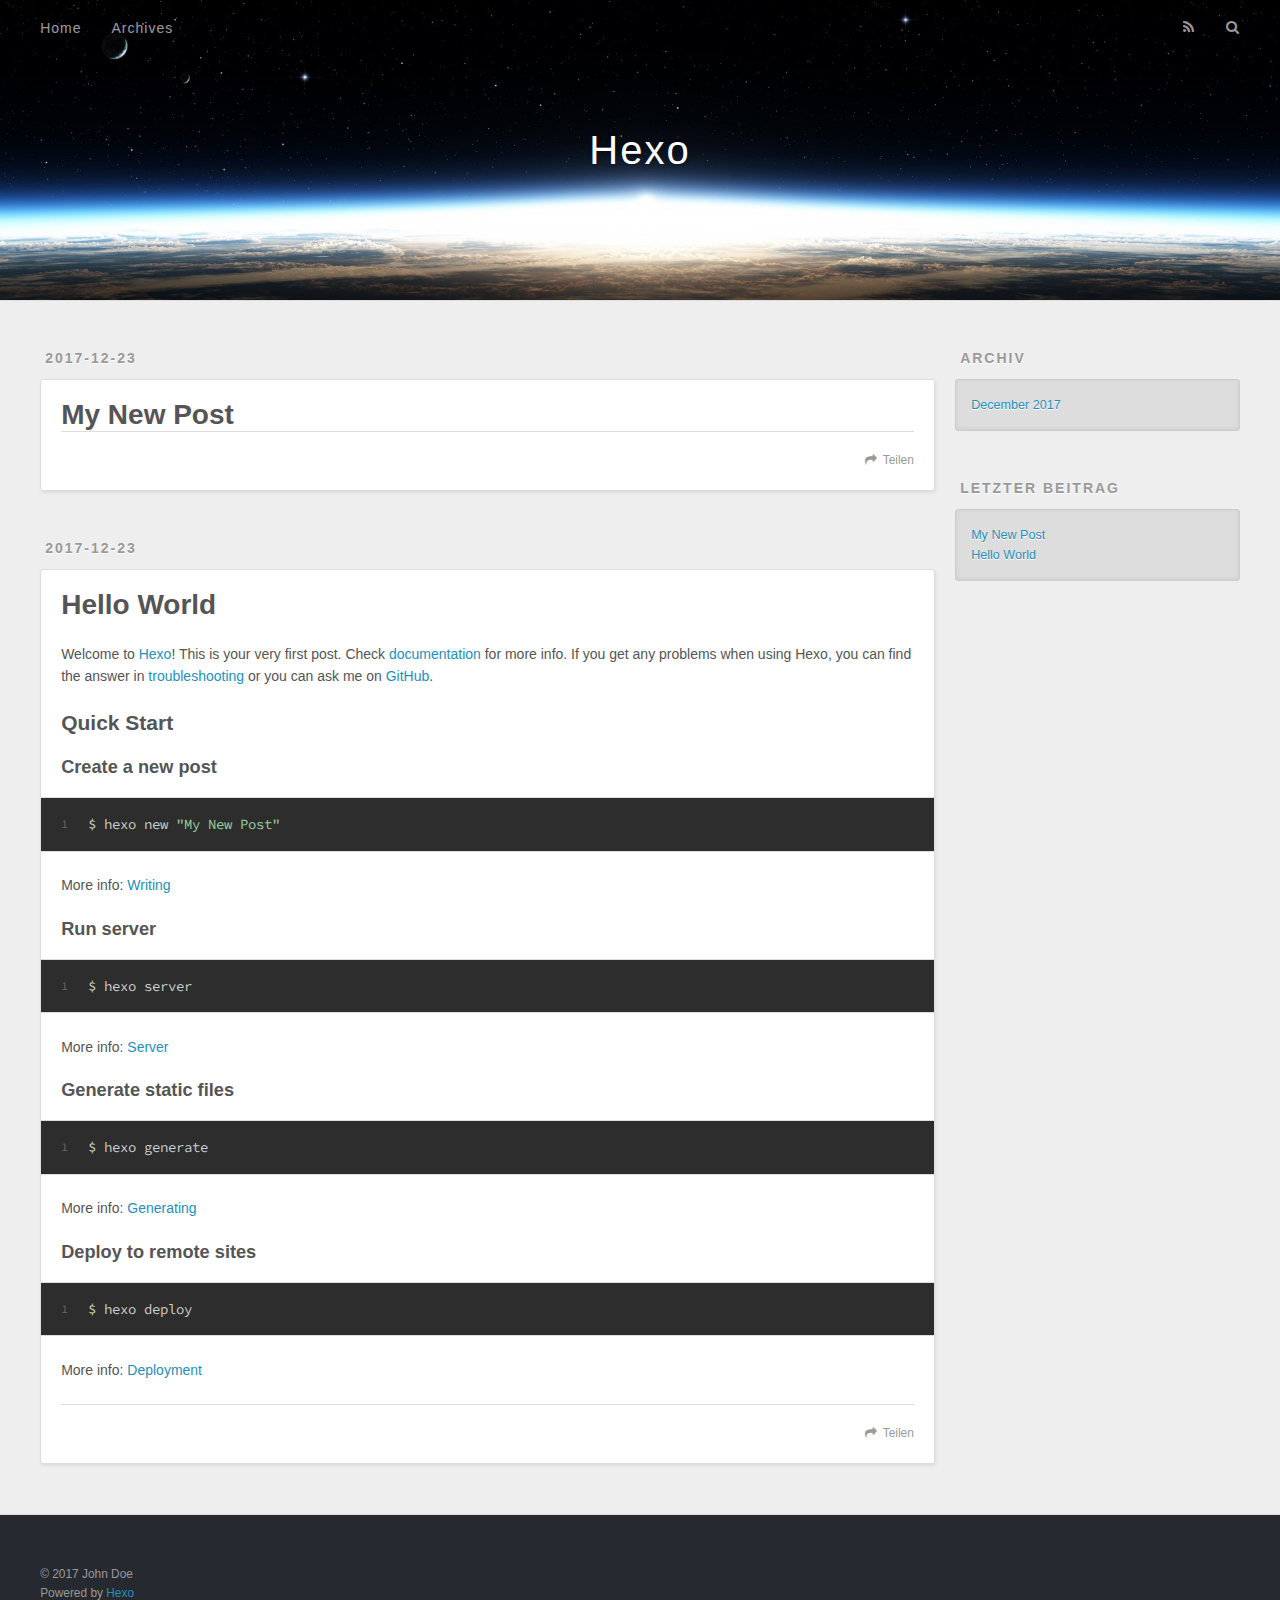
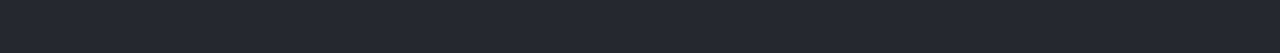
==== index.html @ 9800f7dc "Site updated: 2017-12-23 14:28:20" ====
<!DOCTYPE html>
<html>
<head>
  <meta charset="utf-8">
  

  
  <title>Hexo</title>
  <meta name="viewport" content="width=device-width, initial-scale=1, maximum-scale=1">
  <meta property="og:type" content="website">
<meta property="og:title" content="Hexo">
<meta property="og:url" content="http://yoursite.com/index.html">
<meta property="og:site_name" content="Hexo">
<meta name="twitter:card" content="summary">
<meta name="twitter:title" content="Hexo">
  
    <link rel="alternate" href="/atom.xml" title="Hexo" type="application/atom+xml">
  
  
    <link rel="icon" href="/favicon.png">
  
  
    <link href="//fonts.googleapis.com/css?family=Source+Code+Pro" rel="stylesheet" type="text/css">
  
  <link rel="stylesheet" href="/css/style.css">
</head>

<body>
  <div id="container">
    <div id="wrap">
      <header id="header">
  <div id="banner"></div>
  <div id="header-outer" class="outer">
    <div id="header-title" class="inner">
      <h1 id="logo-wrap">
        <a href="/" id="logo">Hexo</a>
      </h1>
      
    </div>
    <div id="header-inner" class="inner">
      <nav id="main-nav">
        <a id="main-nav-toggle" class="nav-icon"></a>
        
          <a class="main-nav-link" href="/">Home</a>
        
          <a class="main-nav-link" href="/archives">Archives</a>
        
      </nav>
      <nav id="sub-nav">
        
          <a id="nav-rss-link" class="nav-icon" href="/atom.xml" title="RSS Feed"></a>
        
        <a id="nav-search-btn" class="nav-icon" title="Suche"></a>
      </nav>
      <div id="search-form-wrap">
        <form action="//google.com/search" method="get" accept-charset="UTF-8" class="search-form"><input type="search" name="q" class="search-form-input" placeholder="Search"><button type="submit" class="search-form-submit">&#xF002;</button><input type="hidden" name="sitesearch" value="http://yoursite.com"></form>
      </div>
    </div>
  </div>
</header>
      <div class="outer">
        <section id="main">
  
    <article id="post-My-New-Post" class="article article-type-post" itemscope itemprop="blogPost">
  <div class="article-meta">
    <a href="/2017/12/23/My-New-Post/" class="article-date">
  <time datetime="2017-12-23T06:17:35.000Z" itemprop="datePublished">2017-12-23</time>
</a>
    
  </div>
  <div class="article-inner">
    
    
      <header class="article-header">
        
  
    <h1 itemprop="name">
      <a class="article-title" href="/2017/12/23/My-New-Post/">My New Post</a>
    </h1>
  

      </header>
    
    <div class="article-entry" itemprop="articleBody">
      
        
      
    </div>
    <footer class="article-footer">
      <a data-url="http://yoursite.com/2017/12/23/My-New-Post/" data-id="cjbiyrdlt0000t0tign3eni7j" class="article-share-link">Teilen</a>
      
      
    </footer>
  </div>
  
</article>


  
    <article id="post-hello-world" class="article article-type-post" itemscope itemprop="blogPost">
  <div class="article-meta">
    <a href="/2017/12/23/hello-world/" class="article-date">
  <time datetime="2017-12-22T16:31:42.605Z" itemprop="datePublished">2017-12-23</time>
</a>
    
  </div>
  <div class="article-inner">
    
    
      <header class="article-header">
        
  
    <h1 itemprop="name">
      <a class="article-title" href="/2017/12/23/hello-world/">Hello World</a>
    </h1>
  

      </header>
    
    <div class="article-entry" itemprop="articleBody">
      
        <p>Welcome to <a href="https://hexo.io/" target="_blank" rel="noopener">Hexo</a>! This is your very first post. Check <a href="https://hexo.io/docs/" target="_blank" rel="noopener">documentation</a> for more info. If you get any problems when using Hexo, you can find the answer in <a href="https://hexo.io/docs/troubleshooting.html" target="_blank" rel="noopener">troubleshooting</a> or you can ask me on <a href="https://github.com/hexojs/hexo/issues" target="_blank" rel="noopener">GitHub</a>.</p>
<h2 id="Quick-Start"><a href="#Quick-Start" class="headerlink" title="Quick Start"></a>Quick Start</h2><h3 id="Create-a-new-post"><a href="#Create-a-new-post" class="headerlink" title="Create a new post"></a>Create a new post</h3><figure class="highlight bash"><table><tr><td class="gutter"><pre><span class="line">1</span><br></pre></td><td class="code"><pre><span class="line">$ hexo new <span class="string">"My New Post"</span></span><br></pre></td></tr></table></figure>
<p>More info: <a href="https://hexo.io/docs/writing.html" target="_blank" rel="noopener">Writing</a></p>
<h3 id="Run-server"><a href="#Run-server" class="headerlink" title="Run server"></a>Run server</h3><figure class="highlight bash"><table><tr><td class="gutter"><pre><span class="line">1</span><br></pre></td><td class="code"><pre><span class="line">$ hexo server</span><br></pre></td></tr></table></figure>
<p>More info: <a href="https://hexo.io/docs/server.html" target="_blank" rel="noopener">Server</a></p>
<h3 id="Generate-static-files"><a href="#Generate-static-files" class="headerlink" title="Generate static files"></a>Generate static files</h3><figure class="highlight bash"><table><tr><td class="gutter"><pre><span class="line">1</span><br></pre></td><td class="code"><pre><span class="line">$ hexo generate</span><br></pre></td></tr></table></figure>
<p>More info: <a href="https://hexo.io/docs/generating.html" target="_blank" rel="noopener">Generating</a></p>
<h3 id="Deploy-to-remote-sites"><a href="#Deploy-to-remote-sites" class="headerlink" title="Deploy to remote sites"></a>Deploy to remote sites</h3><figure class="highlight bash"><table><tr><td class="gutter"><pre><span class="line">1</span><br></pre></td><td class="code"><pre><span class="line">$ hexo deploy</span><br></pre></td></tr></table></figure>
<p>More info: <a href="https://hexo.io/docs/deployment.html" target="_blank" rel="noopener">Deployment</a></p>

      
    </div>
    <footer class="article-footer">
      <a data-url="http://yoursite.com/2017/12/23/hello-world/" data-id="cjbiyrdml0001t0tibp8tgnqd" class="article-share-link">Teilen</a>
      
      
    </footer>
  </div>
  
</article>


  


</section>
        
          <aside id="sidebar">
  
    

  
    

  
    
  
    
  <div class="widget-wrap">
    <h3 class="widget-title">Archiv</h3>
    <div class="widget">
      <ul class="archive-list"><li class="archive-list-item"><a class="archive-list-link" href="/archives/2017/12/">December 2017</a></li></ul>
    </div>
  </div>


  
    
  <div class="widget-wrap">
    <h3 class="widget-title">letzter Beitrag</h3>
    <div class="widget">
      <ul>
        
          <li>
            <a href="/2017/12/23/My-New-Post/">My New Post</a>
          </li>
        
          <li>
            <a href="/2017/12/23/hello-world/">Hello World</a>
          </li>
        
      </ul>
    </div>
  </div>

  
</aside>
        
      </div>
      <footer id="footer">
  
  <div class="outer">
    <div id="footer-info" class="inner">
      &copy; 2017 John Doe<br>
      Powered by <a href="http://hexo.io/" target="_blank">Hexo</a>
    </div>
  </div>
</footer>
    </div>
    <nav id="mobile-nav">
  
    <a href="/" class="mobile-nav-link">Home</a>
  
    <a href="/archives" class="mobile-nav-link">Archives</a>
  
</nav>
    

<script src="//ajax.googleapis.com/ajax/libs/jquery/2.0.3/jquery.min.js"></script>


  <link rel="stylesheet" href="/fancybox/jquery.fancybox.css">
  <script src="/fancybox/jquery.fancybox.pack.js"></script>


<script src="/js/script.js"></script>



  </div>
</body>
</html>
---- css/style.css ----
body {
  width: 100%;
}
body:before,
body:after {
  content: "";
  display: table;
}
body:after {
  clear: both;
}
html,
body,
div,
span,
applet,
object,
iframe,
h1,
h2,
h3,
h4,
h5,
h6,
p,
blockquote,
pre,
a,
abbr,
acronym,
address,
big,
cite,
code,
del,
dfn,
em,
img,
ins,
kbd,
q,
s,
samp,
small,
strike,
strong,
sub,
sup,
tt,
var,
dl,
dt,
dd,
ol,
ul,
li,
fieldset,
form,
label,
legend,
table,
caption,
tbody,
tfoot,
thead,
tr,
th,
td {
  margin: 0;
  padding: 0;
  border: 0;
  outline: 0;
  font-weight: inherit;
  font-style: inherit;
  font-family: inherit;
  font-size: 100%;
  vertical-align: baseline;
}
body {
  line-height: 1;
  color: #000;
  background: #fff;
}
ol,
ul {
  list-style: none;
}
table {
  border-collapse: separate;
  border-spacing: 0;
  vertical-align: middle;
}
caption,
th,
td {
  text-align: left;
  font-weight: normal;
  vertical-align: middle;
}
a img {
  border: none;
}
input,
button {
  margin: 0;
  padding: 0;
}
input::-moz-focus-inner,
button::-moz-focus-inner {
  border: 0;
  padding: 0;
}
@font-face {
  font-family: FontAwesome;
  font-style: normal;
  font-weight: normal;
  src: url("fonts/fontawesome-webfont.eot?v=#4.0.3");
  src: url("fonts/fontawesome-webfont.eot?#iefix&v=#4.0.3") format("embedded-opentype"), url("fonts/fontawesome-webfont.woff?v=#4.0.3") format("woff"), url("fonts/fontawesome-webfont.ttf?v=#4.0.3") format("truetype"), url("fonts/fontawesome-webfont.svg#fontawesomeregular?v=#4.0.3") format("svg");
}
html,
body,
#container {
  height: 100%;
}
body {
  background: #eee;
  font: 14px -apple-system, BlinkMacSystemFont, "Segoe UI", "Roboto", "Oxygen", "Ubuntu", "Cantarell", "Fira Sans", "Droid Sans", "Helvetica Neue", sans-serif;
  -webkit-text-size-adjust: 100%;
}
.outer {
  max-width: 1220px;
  margin: 0 auto;
  padding: 0 20px;
}
.outer:before,
.outer:after {
  content: "";
  display: table;
}
.outer:after {
  clear: both;
}
.inner {
  display: inline;
  float: left;
  width: 98.33333333333333%;
  margin: 0 0.833333333333333%;
}
.left,
.alignleft {
  float: left;
}
.right,
.alignright {
  float: right;
}
.clear {
  clear: both;
}
#container {
  position: relative;
}
.mobile-nav-on {
  overflow: hidden;
}
#wrap {
  height: 100%;
  width: 100%;
  position: absolute;
  top: 0;
  left: 0;
  -webkit-transition: 0.2s ease-out;
  -moz-transition: 0.2s ease-out;
  -ms-transition: 0.2s ease-out;
  transition: 0.2s ease-out;
  z-index: 1;
  background: #eee;
}
.mobile-nav-on #wrap {
  left: 280px;
}
@media screen and (min-width: 768px) {
  #main {
    display: inline;
    float: left;
    width: 73.33333333333333%;
    margin: 0 0.833333333333333%;
  }
}
.article-date,
.article-category-link,
.archive-year,
.widget-title {
  text-decoration: none;
  text-transform: uppercase;
  letter-spacing: 2px;
  color: #999;
  margin-bottom: 1em;
  margin-left: 5px;
  line-height: 1em;
  text-shadow: 0 1px #fff;
  font-weight: bold;
}
.article-inner,
.archive-article-inner {
  background: #fff;
  -webkit-box-shadow: 1px 2px 3px #ddd;
  box-shadow: 1px 2px 3px #ddd;
  border: 1px solid #ddd;
  border-radius: 3px;
}
.article-entry h1,
.widget h1 {
  font-size: 2em;
}
.article-entry h2,
.widget h2 {
  font-size: 1.5em;
}
.article-entry h3,
.widget h3 {
  font-size: 1.3em;
}
.article-entry h4,
.widget h4 {
  font-size: 1.2em;
}
.article-entry h5,
.widget h5 {
  font-size: 1em;
}
.article-entry h6,
.widget h6 {
  font-size: 1em;
  color: #999;
}
.article-entry hr,
.widget hr {
  border: 1px dashed #ddd;
}
.article-entry strong,
.widget strong {
  font-weight: bold;
}
.article-entry em,
.widget em,
.article-entry cite,
.widget cite {
  font-style: italic;
}
.article-entry sup,
.widget sup,
.article-entry sub,
.widget sub {
  font-size: 0.75em;
  line-height: 0;
  position: relative;
  vertical-align: baseline;
}
.article-entry sup,
.widget sup {
  top: -0.5em;
}
.article-entry sub,
.widget sub {
  bottom: -0.2em;
}
.article-entry small,
.widget small {
  font-size: 0.85em;
}
.article-entry acronym,
.widget acronym,
.article-entry abbr,
.widget abbr {
  border-bottom: 1px dotted;
}
.article-entry ul,
.widget ul,
.article-entry ol,
.widget ol,
.article-entry dl,
.widget dl {
  margin: 0 20px;
  line-height: 1.6em;
}
.article-entry ul ul,
.widget ul ul,
.article-entry ol ul,
.widget ol ul,
.article-entry ul ol,
.widget ul ol,
.article-entry ol ol,
.widget ol ol {
  margin-top: 0;
  margin-bottom: 0;
}
.article-entry ul,
.widget ul {
  list-style: disc;
}
.article-entry ol,
.widget ol {
  list-style: decimal;
}
.article-entry dt,
.widget dt {
  font-weight: bold;
}
#header {
  height: 300px;
  position: relative;
  border-bottom: 1px solid #ddd;
}
#header:before,
#header:after {
  content: "";
  position: absolute;
  left: 0;
  right: 0;
  height: 40px;
}
#header:before {
  top: 0;
  background: -webkit-linear-gradient(rgba(0,0,0,0.2), transparent);
  background: -moz-linear-gradient(rgba(0,0,0,0.2), transparent);
  background: -ms-linear-gradient(rgba(0,0,0,0.2), transparent);
  background: linear-gradient(rgba(0,0,0,0.2), transparent);
}
#header:after {
  bottom: 0;
  background: -webkit-linear-gradient(transparent, rgba(0,0,0,0.2));
  background: -moz-linear-gradient(transparent, rgba(0,0,0,0.2));
  background: -ms-linear-gradient(transparent, rgba(0,0,0,0.2));
  background: linear-gradient(transparent, rgba(0,0,0,0.2));
}
#header-outer {
  height: 100%;
  position: relative;
}
#header-inner {
  position: relative;
  overflow: hidden;
}
#banner {
  position: absolute;
  top: 0;
  left: 0;
  width: 100%;
  height: 100%;
  background: url("images/banner.jpg") center #000;
  -webkit-background-size: cover;
  -moz-background-size: cover;
  background-size: cover;
  z-index: -1;
}
#header-title {
  text-align: center;
  height: 40px;
  position: absolute;
  top: 50%;
  left: 0;
  margin-top: -20px;
}
#logo,
#subtitle {
  text-decoration: none;
  color: #fff;
  font-weight: 300;
  text-shadow: 0 1px 4px rgba(0,0,0,0.3);
}
#logo {
  font-size: 40px;
  line-height: 40px;
  letter-spacing: 2px;
}
#subtitle {
  font-size: 16px;
  line-height: 16px;
  letter-spacing: 1px;
}
#subtitle-wrap {
  margin-top: 16px;
}
#main-nav {
  float: left;
  margin-left: -15px;
}
.nav-icon,
.main-nav-link {
  float: left;
  color: #fff;
  opacity: 0.6;
  text-decoration: none;
  text-shadow: 0 1px rgba(0,0,0,0.2);
  -webkit-transition: opacity 0.2s;
  -moz-transition: opacity 0.2s;
  -ms-transition: opacity 0.2s;
  transition: opacity 0.2s;
  display: block;
  padding: 20px 15px;
}
.nav-icon:hover,
.main-nav-link:hover {
  opacity: 1;
}
.nav-icon {
  font-family: FontAwesome;
  text-align: center;
  font-size: 14px;
  width: 14px;
  height: 14px;
  padding: 20px 15px;
  position: relative;
  cursor: pointer;
}
.main-nav-link {
  font-weight: 300;
  letter-spacing: 1px;
}
@media screen and (max-width: 479px) {
  .main-nav-link {
    display: none;
  }
}
#main-nav-toggle {
  display: none;
}
#main-nav-toggle:before {
  content: "\f0c9";
}
@media screen and (max-width: 479px) {
  #main-nav-toggle {
    display: block;
  }
}
#sub-nav {
  float: right;
  margin-right: -15px;
}
#nav-rss-link:before {
  content: "\f09e";
}
#nav-search-btn:before {
  content: "\f002";
}
#search-form-wrap {
  position: absolute;
  top: 15px;
  width: 150px;
  height: 30px;
  right: -150px;
  opacity: 0;
  -webkit-transition: 0.2s ease-out;
  -moz-transition: 0.2s ease-out;
  -ms-transition: 0.2s ease-out;
  transition: 0.2s ease-out;
}
#search-form-wrap.on {
  opacity: 1;
  right: 0;
}
@media screen and (max-width: 479px) {
  #search-form-wrap {
    width: 100%;
    right: -100%;
  }
}
.search-form {
  position: absolute;
  top: 0;
  left: 0;
  right: 0;
  background: #fff;
  padding: 5px 15px;
  border-radius: 15px;
  -webkit-box-shadow: 0 0 10px rgba(0,0,0,0.3);
  box-shadow: 0 0 10px rgba(0,0,0,0.3);
}
.search-form-input {
  border: none;
  background: none;
  color: #555;
  width: 100%;
  font: 13px -apple-system, BlinkMacSystemFont, "Segoe UI", "Roboto", "Oxygen", "Ubuntu", "Cantarell", "Fira Sans", "Droid Sans", "Helvetica Neue", sans-serif;
  outline: none;
}
.search-form-input::-webkit-search-results-decoration,
.search-form-input::-webkit-search-cancel-button {
  -webkit-appearance: none;
}
.search-form-submit {
  position: absolute;
  top: 50%;
  right: 10px;
  margin-top: -7px;
  font: 13px FontAwesome;
  border: none;
  background: none;
  color: #bbb;
  cursor: pointer;
}
.search-form-submit:hover,
.search-form-submit:focus {
  color: #777;
}
.article {
  margin: 50px 0;
}
.article-inner {
  overflow: hidden;
}
.article-meta:before,
.article-meta:after {
  content: "";
  display: table;
}
.article-meta:after {
  clear: both;
}
.article-date {
  float: left;
}
.article-category {
  float: left;
  line-height: 1em;
  color: #ccc;
  text-shadow: 0 1px #fff;
  margin-left: 8px;
}
.article-category:before {
  content: "\2022";
}
.article-category-link {
  margin: 0 12px 1em;
}
.article-header {
  padding: 20px 20px 0;
}
.article-title {
  text-decoration: none;
  font-size: 2em;
  font-weight: bold;
  color: #555;
  line-height: 1.1em;
  -webkit-transition: color 0.2s;
  -moz-transition: color 0.2s;
  -ms-transition: color 0.2s;
  transition: color 0.2s;
}
a.article-title:hover {
  color: #258fb8;
}
.article-entry {
  color: #555;
  padding: 0 20px;
}
.article-entry:before,
.article-entry:after {
  content: "";
  display: table;
}
.article-entry:after {
  clear: both;
}
.article-entry p,
.article-entry table {
  line-height: 1.6em;
  margin: 1.6em 0;
}
.article-entry h1,
.article-entry h2,
.article-entry h3,
.article-entry h4,
.article-entry h5,
.article-entry h6 {
  font-weight: bold;
}
.article-entry h1,
.article-entry h2,
.article-entry h3,
.article-entry h4,
.article-entry h5,
.article-entry h6 {
  line-height: 1.1em;
  margin: 1.1em 0;
}
.article-entry a {
  color: #258fb8;
  text-decoration: none;
}
.article-entry a:hover {
  text-decoration: underline;
}
.article-entry ul,
.article-entry ol,
.article-entry dl {
  margin-top: 1.6em;
  margin-bottom: 1.6em;
}
.article-entry img,
.article-entry video {
  max-width: 100%;
  height: auto;
  display: block;
  margin: auto;
}
.article-entry iframe {
  border: none;
}
.article-entry table {
  width: 100%;
  border-collapse: collapse;
  border-spacing: 0;
}
.article-entry th {
  font-weight: bold;
  border-bottom: 3px solid #ddd;
  padding-bottom: 0.5em;
}
.article-entry td {
  border-bottom: 1px solid #ddd;
  padding: 10px 0;
}
.article-entry blockquote {
  font-family: Georgia, "Times New Roman", serif;
  font-size: 1.4em;
  margin: 1.6em 20px;
  text-align: center;
}
.article-entry blockquote footer {
  font-size: 14px;
  margin: 1.6em 0;
  font-family: -apple-system, BlinkMacSystemFont, "Segoe UI", "Roboto", "Oxygen", "Ubuntu", "Cantarell", "Fira Sans", "Droid Sans", "Helvetica Neue", sans-serif;
}
.article-entry blockquote footer cite:before {
  content: "—";
  padding: 0 0.5em;
}
.article-entry .pullquote {
  text-align: left;
  width: 45%;
  margin: 0;
}
.article-entry .pullquote.left {
  margin-left: 0.5em;
  margin-right: 1em;
}
.article-entry .pullquote.right {
  margin-right: 0.5em;
  margin-left: 1em;
}
.article-entry .caption {
  color: #999;
  display: block;
  font-size: 0.9em;
  margin-top: 0.5em;
  position: relative;
  text-align: center;
}
.article-entry .video-container {
  position: relative;
  padding-top: 56.25%;
  height: 0;
  overflow: hidden;
}
.article-entry .video-container iframe,
.article-entry .video-container object,
.article-entry .video-container embed {
  position: absolute;
  top: 0;
  left: 0;
  width: 100%;
  height: 100%;
  margin-top: 0;
}
.article-more-link a {
  display: inline-block;
  line-height: 1em;
  padding: 6px 15px;
  border-radius: 15px;
  background: #eee;
  color: #999;
  text-shadow: 0 1px #fff;
  text-decoration: none;
}
.article-more-link a:hover {
  background: #258fb8;
  color: #fff;
  text-decoration: none;
  text-shadow: 0 1px #1e7293;
}
.article-footer {
  font-size: 0.85em;
  line-height: 1.6em;
  border-top: 1px solid #ddd;
  padding-top: 1.6em;
  margin: 0 20px 20px;
}
.article-footer:before,
.article-footer:after {
  content: "";
  display: table;
}
.article-footer:after {
  clear: both;
}
.article-footer a {
  color: #999;
  text-decoration: none;
}
.article-footer a:hover {
  color: #555;
}
.article-tag-list-item {
  float: left;
  margin-right: 10px;
}
.article-tag-list-link:before {
  content: "#";
}
.article-comment-link {
  float: right;
}
.article-comment-link:before {
  content: "\f075";
  font-family: FontAwesome;
  padding-right: 8px;
}
.article-share-link {
  cursor: pointer;
  float: right;
  margin-left: 20px;
}
.article-share-link:before {
  content: "\f064";
  font-family: FontAwesome;
  padding-right: 6px;
}
#article-nav {
  position: relative;
}
#article-nav:before,
#article-nav:after {
  content: "";
  display: table;
}
#article-nav:after {
  clear: both;
}
@media screen and (min-width: 768px) {
  #article-nav {
    margin: 50px 0;
  }
  #article-nav:before {
    width: 8px;
    height: 8px;
    position: absolute;
    top: 50%;
    left: 50%;
    margin-top: -4px;
    margin-left: -4px;
    content: "";
    border-radius: 50%;
    background: #ddd;
    -webkit-box-shadow: 0 1px 2px #fff;
    box-shadow: 0 1px 2px #fff;
  }
}
.article-nav-link-wrap {
  text-decoration: none;
  text-shadow: 0 1px #fff;
  color: #999;
  -webkit-box-sizing: border-box;
  -moz-box-sizing: border-box;
  box-sizing: border-box;
  margin-top: 50px;
  text-align: center;
  display: block;
}
.article-nav-link-wrap:hover {
  color: #555;
}
@media screen and (min-width: 768px) {
  .article-nav-link-wrap {
    width: 50%;
    margin-top: 0;
  }
}
@media screen and (min-width: 768px) {
  #article-nav-newer {
    float: left;
    text-align: right;
    padding-right: 20px;
  }
}
@media screen and (min-width: 768px) {
  #article-nav-older {
    float: right;
    text-align: left;
    padding-left: 20px;
  }
}
.article-nav-caption {
  text-transform: uppercase;
  letter-spacing: 2px;
  color: #ddd;
  line-height: 1em;
  font-weight: bold;
}
#article-nav-newer .article-nav-caption {
  margin-right: -2px;
}
.article-nav-title {
  font-size: 0.85em;
  line-height: 1.6em;
  margin-top: 0.5em;
}
.article-share-box {
  position: absolute;
  display: none;
  background: #fff;
  -webkit-box-shadow: 1px 2px 10px rgba(0,0,0,0.2);
  box-shadow: 1px 2px 10px rgba(0,0,0,0.2);
  border-radius: 3px;
  margin-left: -145px;
  overflow: hidden;
  z-index: 1;
}
.article-share-box.on {
  display: block;
}
.article-share-input {
  width: 100%;
  background: none;
  -webkit-box-sizing: border-box;
  -moz-box-sizing: border-box;
  box-sizing: border-box;
  font: 14px -apple-system, BlinkMacSystemFont, "Segoe UI", "Roboto", "Oxygen", "Ubuntu", "Cantarell", "Fira Sans", "Droid Sans", "Helvetica Neue", sans-serif;
  padding: 0 15px;
  color: #555;
  outline: none;
  border: 1px solid #ddd;
  border-radius: 3px 3px 0 0;
  height: 36px;
  line-height: 36px;
}
.article-share-links {
  background: #eee;
}
.article-share-links:before,
.article-share-links:after {
  content: "";
  display: table;
}
.article-share-links:after {
  clear: both;
}
.article-share-twitter,
.article-share-facebook,
.article-share-pinterest,
.article-share-google {
  width: 50px;
  height: 36px;
  display: block;
  float: left;
  position: relative;
  color: #999;
  text-shadow: 0 1px #fff;
}
.article-share-twitter:before,
.article-share-facebook:before,
.article-share-pinterest:before,
.article-share-google:before {
  font-size: 20px;
  font-family: FontAwesome;
  width: 20px;
  height: 20px;
  position: absolute;
  top: 50%;
  left: 50%;
  margin-top: -10px;
  margin-left: -10px;
  text-align: center;
}
.article-share-twitter:hover,
.article-share-facebook:hover,
.article-share-pinterest:hover,
.article-share-google:hover {
  color: #fff;
}
.article-share-twitter:before {
  content: "\f099";
}
.article-share-twitter:hover {
  background: #00aced;
  text-shadow: 0 1px #008abe;
}
.article-share-facebook:before {
  content: "\f09a";
}
.article-share-facebook:hover {
  background: #3b5998;
  text-shadow: 0 1px #2f477a;
}
.article-share-pinterest:before {
  content: "\f0d2";
}
.article-share-pinterest:hover {
  background: #cb2027;
  text-shadow: 0 1px #a21a1f;
}
.article-share-google:before {
  content: "\f0d5";
}
.article-share-google:hover {
  background: #dd4b39;
  text-shadow: 0 1px #be3221;
}
.article-gallery {
  background: #000;
  position: relative;
}
.article-gallery-photos {
  position: relative;
  overflow: hidden;
}
.article-gallery-img {
  display: none;
  max-width: 100%;
}
.article-gallery-img:first-child {
  display: block;
}
.article-gallery-img.loaded {
  position: absolute;
  display: block;
}
.article-gallery-img img {
  display: block;
  max-width: 100%;
  margin: 0 auto;
}
#comments {
  background: #fff;
  -webkit-box-shadow: 1px 2px 3px #ddd;
  box-shadow: 1px 2px 3px #ddd;
  padding: 20px;
  border: 1px solid #ddd;
  border-radius: 3px;
  margin: 50px 0;
}
#comments a {
  color: #258fb8;
}
.archives-wrap {
  margin: 50px 0;
}
.archives:before,
.archives:after {
  content: "";
  display: table;
}
.archives:after {
  clear: both;
}
.archive-year-wrap {
  margin-bottom: 1em;
}
.archives {
  -webkit-column-gap: 10px;
  -moz-column-gap: 10px;
  column-gap: 10px;
}
@media screen and (min-width: 480px) and (max-width: 767px) {
  .archives {
    -webkit-column-count: 2;
    -moz-column-count: 2;
    column-count: 2;
  }
}
@media screen and (min-width: 768px) {
  .archives {
    -webkit-column-count: 3;
    -moz-column-count: 3;
    column-count: 3;
  }
}
.archive-article {
  -webkit-column-break-inside: avoid;
  page-break-inside: avoid;
  overflow: hidden;
  break-inside: avoid-column;
}
.archive-article-inner {
  padding: 10px;
  margin-bottom: 15px;
}
.archive-article-title {
  text-decoration: none;
  font-weight: bold;
  color: #555;
  -webkit-transition: color 0.2s;
  -moz-transition: color 0.2s;
  -ms-transition: color 0.2s;
  transition: color 0.2s;
  line-height: 1.6em;
}
.archive-article-title:hover {
  color: #258fb8;
}
.archive-article-footer {
  margin-top: 1em;
}
.archive-article-date {
  color: #999;
  text-decoration: none;
  font-size: 0.85em;
  line-height: 1em;
  margin-bottom: 0.5em;
  display: block;
}
#page-nav {
  margin: 50px auto;
  background: #fff;
  -webkit-box-shadow: 1px 2px 3px #ddd;
  box-shadow: 1px 2px 3px #ddd;
  border: 1px solid #ddd;
  border-radius: 3px;
  text-align: center;
  color: #999;
  overflow: hidden;
}
#page-nav:before,
#page-nav:after {
  content: "";
  display: table;
}
#page-nav:after {
  clear: both;
}
#page-nav a,
#page-nav span {
  padding: 10px 20px;
  line-height: 1;
  height: 2ex;
}
#page-nav a {
  color: #999;
  text-decoration: none;
}
#page-nav a:hover {
  background: #999;
  color: #fff;
}
#page-nav .prev {
  float: left;
}
#page-nav .next {
  float: right;
}
#page-nav .page-number {
  display: inline-block;
}
@media screen and (max-width: 479px) {
  #page-nav .page-number {
    display: none;
  }
}
#page-nav .current {
  color: #555;
  font-weight: bold;
}
#page-nav .space {
  color: #ddd;
}
#footer {
  background: #262a30;
  padding: 50px 0;
  border-top: 1px solid #ddd;
  color: #999;
}
#footer a {
  color: #258fb8;
  text-decoration: none;
}
#footer a:hover {
  text-decoration: underline;
}
#footer-info {
  line-height: 1.6em;
  font-size: 0.85em;
}
.article-entry pre,
.article-entry .highlight {
  background: #2d2d2d;
  margin: 0 -20px;
  padding: 15px 20px;
  border-style: solid;
  border-color: #ddd;
  border-width: 1px 0;
  overflow: auto;
  color: #ccc;
  line-height: 22.400000000000002px;
}
.article-entry .highlight .gutter pre,
.article-entry .gist .gist-file .gist-data .line-numbers {
  color: #666;
  font-size: 0.85em;
}
.article-entry pre,
.article-entry code {
  font-family: "Source Code Pro", Consolas, Monaco, Menlo, Consolas, monospace;
}
.article-entry code {
  background: #eee;
  text-shadow: 0 1px #fff;
  padding: 0 0.3em;
}
.article-entry pre code {
  background: none;
  text-shadow: none;
  padding: 0;
}
.article-entry .highlight pre {
  border: none;
  margin: 0;
  padding: 0;
}
.article-entry .highlight table {
  margin: 0;
  width: auto;
}
.article-entry .highlight td {
  border: none;
  padding: 0;
}
.article-entry .highlight figcaption {
  font-size: 0.85em;
  color: #999;
  line-height: 1em;
  margin-bottom: 1em;
}
.article-entry .highlight figcaption:before,
.article-entry .highlight figcaption:after {
  content: "";
  display: table;
}
.article-entry .highlight figcaption:after {
  clear: both;
}
.article-entry .highlight figcaption a {
  float: right;
}
.article-entry .highlight .gutter pre {
  text-align: right;
  padding-right: 20px;
}
.article-entry .highlight .line {
  height: 22.400000000000002px;
}
.article-entry .highlight .line.marked {
  background: #515151;
}
.article-entry .gist {
  margin: 0 -20px;
  border-style: solid;
  border-color: #ddd;
  border-width: 1px 0;
  background: #2d2d2d;
  padding: 15px 20px 15px 0;
}
.article-entry .gist .gist-file {
  border: none;
  font-family: "Source Code Pro", Consolas, Monaco, Menlo, Consolas, monospace;
  margin: 0;
}
.article-entry .gist .gist-file .gist-data {
  background: none;
  border: none;
}
.article-entry .gist .gist-file .gist-data .line-numbers {
  background: none;
  border: none;
  padding: 0 20px 0 0;
}
.article-entry .gist .gist-file .gist-data .line-data {
  padding: 0 !important;
}
.article-entry .gist .gist-file .highlight {
  margin: 0;
  padding: 0;
  border: none;
}
.article-entry .gist .gist-file .gist-meta {
  background: #2d2d2d;
  color: #999;
  font: 0.85em -apple-system, BlinkMacSystemFont, "Segoe UI", "Roboto", "Oxygen", "Ubuntu", "Cantarell", "Fira Sans", "Droid Sans", "Helvetica Neue", sans-serif;
  text-shadow: 0 0;
  padding: 0;
  margin-top: 1em;
  margin-left: 20px;
}
.article-entry .gist .gist-file .gist-meta a {
  color: #258fb8;
  font-weight: normal;
}
.article-entry .gist .gist-file .gist-meta a:hover {
  text-decoration: underline;
}
pre .comment,
pre .title {
  color: #999;
}
pre .variable,
pre .attribute,
pre .tag,
pre .regexp,
pre .ruby .constant,
pre .xml .tag .title,
pre .xml .pi,
pre .xml .doctype,
pre .html .doctype,
pre .css .id,
pre .css .class,
pre .css .pseudo {
  color: #f2777a;
}
pre .number,
pre .preprocessor,
pre .built_in,
pre .literal,
pre .params,
pre .constant {
  color: #f99157;
}
pre .class,
pre .ruby .class .title,
pre .css .rules .attribute {
  color: #9c9;
}
pre .string,
pre .value,
pre .inheritance,
pre .header,
pre .ruby .symbol,
pre .xml .cdata {
  color: #9c9;
}
pre .css .hexcolor {
  color: #6cc;
}
pre .function,
pre .python .decorator,
pre .python .title,
pre .ruby .function .title,
pre .ruby .title .keyword,
pre .perl .sub,
pre .javascript .title,
pre .coffeescript .title {
  color: #69c;
}
pre .keyword,
pre .javascript .function {
  color: #c9c;
}
@media screen and (max-width: 479px) {
  #mobile-nav {
    position: absolute;
    top: 0;
    left: 0;
    width: 280px;
    height: 100%;
    background: #191919;
    border-right: 1px solid #fff;
  }
}
@media screen and (max-width: 479px) {
  .mobile-nav-link {
    display: block;
    color: #999;
    text-decoration: none;
    padding: 15px 20px;
    font-weight: bold;
  }
  .mobile-nav-link:hover {
    color: #fff;
  }
}
@media screen and (min-width: 768px) {
  #sidebar {
    display: inline;
    float: left;
    width: 23.333333333333332%;
    margin: 0 0.833333333333333%;
  }
}
.widget-wrap {
  margin: 50px 0;
}
.widget {
  color: #777;
  text-shadow: 0 1px #fff;
  background: #ddd;
  -webkit-box-shadow: 0 -1px 4px #ccc inset;
  box-shadow: 0 -1px 4px #ccc inset;
  border: 1px solid #ccc;
  padding: 15px;
  border-radius: 3px;
}
.widget a {
  color: #258fb8;
  text-decoration: none;
}
.widget a:hover {
  text-decoration: underline;
}
.widget ul ul,
.widget ol ul,
.widget dl ul,
.widget ul ol,
.widget ol ol,
.widget dl ol,
.widget ul dl,
.widget ol dl,
.widget dl dl {
  margin-left: 15px;
  list-style: disc;
}
.widget {
  line-height: 1.6em;
  word-wrap: break-word;
  font-size: 0.9em;
}
.widget ul,
.widget ol {
  list-style: none;
  margin: 0;
}
.widget ul ul,
.widget ol ul,
.widget ul ol,
.widget ol ol {
  margin: 0 20px;
}
.widget ul ul,
.widget ol ul {
  list-style: disc;
}
.widget ul ol,
.widget ol ol {
  list-style: decimal;
}
.category-list-count,
.tag-list-count,
.archive-list-count {
  padding-left: 5px;
  color: #999;
  font-size: 0.85em;
}
.category-list-count:before,
.tag-list-count:before,
.archive-list-count:before {
  content: "(";
}
.category-list-count:after,
.tag-list-count:after,
.archive-list-count:after {
  content: ")";
}
.tagcloud a {
  margin-right: 5px;
  display: inline-block;
}
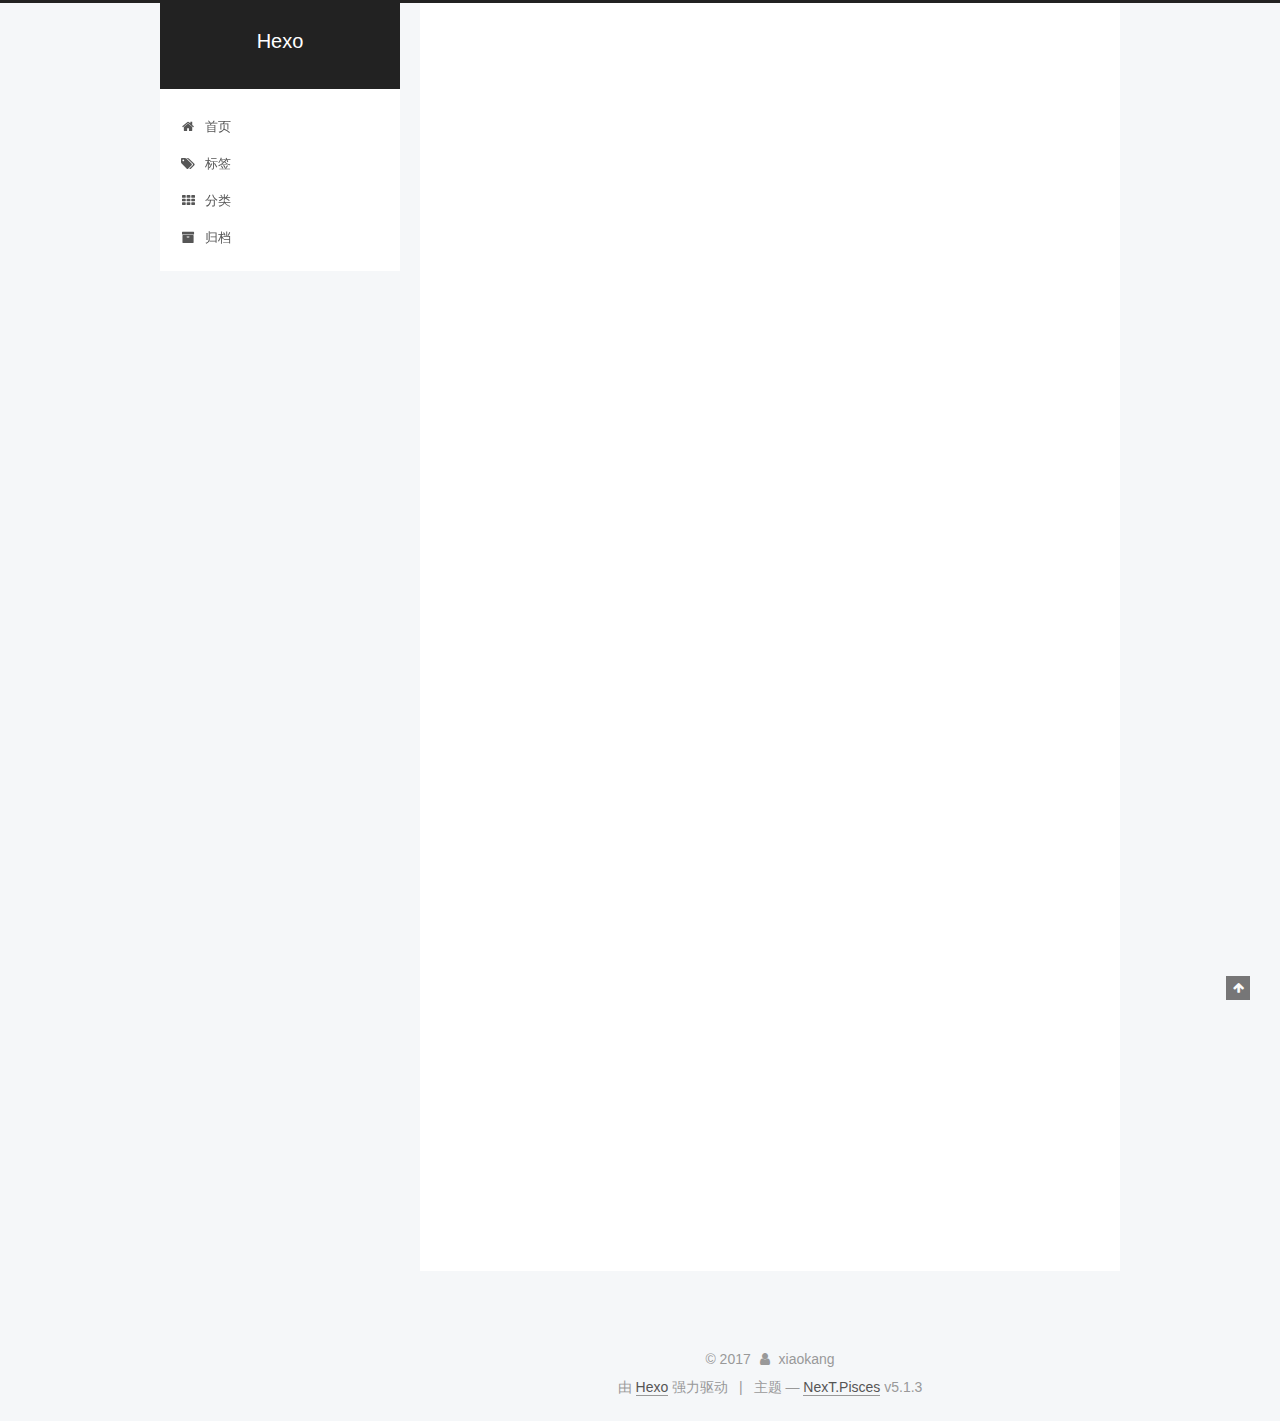
==== commit 72c9bdce: "Site updated: 2017-12-23 16:56:31" ====
--- a/index.html
+++ b/index.html
@@ -1,125 +1,445 @@
 <!DOCTYPE html>
-<html>
+
+
+
+  
+
+
+<html class="theme-next pisces use-motion" lang="zh-Hans">
 <head>
-  <meta charset="utf-8">
-  
-
-  
-  <title>Hexo</title>
-  <meta name="viewport" content="width=device-width, initial-scale=1, maximum-scale=1">
-  <meta property="og:type" content="website">
+  <meta charset="UTF-8"/>
+<meta http-equiv="X-UA-Compatible" content="IE=edge" />
+<meta name="viewport" content="width=device-width, initial-scale=1, maximum-scale=1"/>
+<meta name="theme-color" content="#222">
+
+
+
+
+
+
+
+
+
+<meta http-equiv="Cache-Control" content="no-transform" />
+<meta http-equiv="Cache-Control" content="no-siteapp" />
+
+
+
+
+
+
+
+
+
+
+
+
+
+
+
+
+  
+  
+  <link href="/lib/fancybox/source/jquery.fancybox.css?v=2.1.5" rel="stylesheet" type="text/css" />
+
+
+
+
+
+
+
+<link href="/lib/font-awesome/css/font-awesome.min.css?v=4.6.2" rel="stylesheet" type="text/css" />
+
+<link href="/css/main.css?v=5.1.3" rel="stylesheet" type="text/css" />
+
+
+  <link rel="apple-touch-icon" sizes="180x180" href="/images/apple-touch-icon-next.png?v=5.1.3">
+
+
+  <link rel="icon" type="image/png" sizes="32x32" href="/images/favicon-32x32-next.png?v=5.1.3">
+
+
+  <link rel="icon" type="image/png" sizes="16x16" href="/images/favicon-16x16-next.png?v=5.1.3">
+
+
+  <link rel="mask-icon" href="/images/logo.svg?v=5.1.3" color="#222">
+
+
+
+
+
+  <meta name="keywords" content="Hexo, NexT" />
+
+
+
+
+
+
+
+
+
+
+<meta property="og:type" content="website">
 <meta property="og:title" content="Hexo">
 <meta property="og:url" content="http://yoursite.com/index.html">
 <meta property="og:site_name" content="Hexo">
+<meta property="og:locale" content="zh-Hans">
 <meta name="twitter:card" content="summary">
 <meta name="twitter:title" content="Hexo">
-  
-    <link rel="alternate" href="/atom.xml" title="Hexo" type="application/atom+xml">
-  
-  
-    <link rel="icon" href="/favicon.png">
-  
-  
-    <link href="//fonts.googleapis.com/css?family=Source+Code+Pro" rel="stylesheet" type="text/css">
-  
-  <link rel="stylesheet" href="/css/style.css">
+
+
+
+<script type="text/javascript" id="hexo.configurations">
+  var NexT = window.NexT || {};
+  var CONFIG = {
+    root: '/',
+    scheme: 'Pisces',
+    version: '5.1.3',
+    sidebar: {"position":"left","display":"post","offset":12,"b2t":false,"scrollpercent":false,"onmobile":false},
+    fancybox: true,
+    tabs: true,
+    motion: {"enable":true,"async":false,"transition":{"post_block":"fadeIn","post_header":"slideDownIn","post_body":"slideDownIn","coll_header":"slideLeftIn","sidebar":"slideUpIn"}},
+    duoshuo: {
+      userId: '0',
+      author: '博主'
+    },
+    algolia: {
+      applicationID: '',
+      apiKey: '',
+      indexName: '',
+      hits: {"per_page":10},
+      labels: {"input_placeholder":"Search for Posts","hits_empty":"We didn't find any results for the search: ${query}","hits_stats":"${hits} results found in ${time} ms"}
+    }
+  };
+</script>
+
+
+
+  <link rel="canonical" href="http://yoursite.com/"/>
+
+
+
+
+
+  <title>Hexo</title>
+  
+
+
+
+
+
+
+
+
 </head>
 
-<body>
-  <div id="container">
-    <div id="wrap">
-      <header id="header">
-  <div id="banner"></div>
-  <div id="header-outer" class="outer">
-    <div id="header-title" class="inner">
-      <h1 id="logo-wrap">
-        <a href="/" id="logo">Hexo</a>
-      </h1>
-      
+<body itemscope itemtype="http://schema.org/WebPage" lang="zh-Hans">
+
+  
+  
+    
+  
+
+  <div class="container sidebar-position-left 
+  page-home">
+    <div class="headband"></div>
+
+    <header id="header" class="header" itemscope itemtype="http://schema.org/WPHeader">
+      <div class="header-inner"><div class="site-brand-wrapper">
+  <div class="site-meta ">
+    
+
+    <div class="custom-logo-site-title">
+      <a href="/"  class="brand" rel="start">
+        <span class="logo-line-before"><i></i></span>
+        <span class="site-title">Hexo</span>
+        <span class="logo-line-after"><i></i></span>
+      </a>
     </div>
-    <div id="header-inner" class="inner">
-      <nav id="main-nav">
-        <a id="main-nav-toggle" class="nav-icon"></a>
-        
-          <a class="main-nav-link" href="/">Home</a>
-        
-          <a class="main-nav-link" href="/archives">Archives</a>
-        
-      </nav>
-      <nav id="sub-nav">
-        
-          <a id="nav-rss-link" class="nav-icon" href="/atom.xml" title="RSS Feed"></a>
-        
-        <a id="nav-search-btn" class="nav-icon" title="Suche"></a>
-      </nav>
-      <div id="search-form-wrap">
-        <form action="//google.com/search" method="get" accept-charset="UTF-8" class="search-form"><input type="search" name="q" class="search-form-input" placeholder="Search"><button type="submit" class="search-form-submit">&#xF002;</button><input type="hidden" name="sitesearch" value="http://yoursite.com"></form>
-      </div>
+      
+        <p class="site-subtitle"></p>
+      
+  </div>
+
+  <div class="site-nav-toggle">
+    <button>
+      <span class="btn-bar"></span>
+      <span class="btn-bar"></span>
+      <span class="btn-bar"></span>
+    </button>
+  </div>
+</div>
+
+<nav class="site-nav">
+  
+
+  
+    <ul id="menu" class="menu">
+      
+        
+        <li class="menu-item menu-item-home">
+          <a href="/" rel="section">
+            
+              <i class="menu-item-icon fa fa-fw fa-home"></i> <br />
+            
+            首页
+          </a>
+        </li>
+      
+        
+        <li class="menu-item menu-item-tags">
+          <a href="/tags/" rel="section">
+            
+              <i class="menu-item-icon fa fa-fw fa-tags"></i> <br />
+            
+            标签
+          </a>
+        </li>
+      
+        
+        <li class="menu-item menu-item-categories">
+          <a href="/categories/" rel="section">
+            
+              <i class="menu-item-icon fa fa-fw fa-th"></i> <br />
+            
+            分类
+          </a>
+        </li>
+      
+        
+        <li class="menu-item menu-item-archives">
+          <a href="/archives/" rel="section">
+            
+              <i class="menu-item-icon fa fa-fw fa-archive"></i> <br />
+            
+            归档
+          </a>
+        </li>
+      
+
+      
+    </ul>
+  
+
+  
+</nav>
+
+
+
+ </div>
+    </header>
+
+    <main id="main" class="main">
+      <div class="main-inner">
+        <div class="content-wrap">
+          <div id="content" class="content">
+            
+  <section id="posts" class="posts-expand">
+    
+      
+
+  
+
+  
+  
+  
+
+  <article class="post post-type-normal" itemscope itemtype="http://schema.org/Article">
+  
+  
+  
+  <div class="post-block">
+    <link itemprop="mainEntityOfPage" href="http://yoursite.com/2017/12/23/My-New-Post/">
+
+    <span hidden itemprop="author" itemscope itemtype="http://schema.org/Person">
+      <meta itemprop="name" content="xiaokang">
+      <meta itemprop="description" content="">
+      <meta itemprop="image" content="/images/ez.jpg">
+    </span>
+
+    <span hidden itemprop="publisher" itemscope itemtype="http://schema.org/Organization">
+      <meta itemprop="name" content="Hexo">
+    </span>
+
+    
+      <header class="post-header">
+
+        
+        
+          <h1 class="post-title" itemprop="name headline">
+                
+                <a class="post-title-link" href="/2017/12/23/My-New-Post/" itemprop="url">My New Post</a></h1>
+        
+
+        <div class="post-meta">
+          <span class="post-time">
+            
+              <span class="post-meta-item-icon">
+                <i class="fa fa-calendar-o"></i>
+              </span>
+              
+                <span class="post-meta-item-text">发表于</span>
+              
+              <time title="创建于" itemprop="dateCreated datePublished" datetime="2017-12-23T14:17:35+08:00">
+                2017-12-23
+              </time>
+            
+
+            
+
+            
+          </span>
+
+          
+
+          
+            
+          
+
+          
+          
+
+          
+
+          
+
+          
+
+        </div>
+      </header>
+    
+
+    
+    
+    
+    <div class="post-body" itemprop="articleBody">
+
+      
+      
+
+      
+        
+          
+            
+          
+        
+      
     </div>
-  </div>
-</header>
-      <div class="outer">
-        <section id="main">
-  
-    <article id="post-My-New-Post" class="article article-type-post" itemscope itemprop="blogPost">
-  <div class="article-meta">
-    <a href="/2017/12/23/My-New-Post/" class="article-date">
-  <time datetime="2017-12-23T06:17:35.000Z" itemprop="datePublished">2017-12-23</time>
-</a>
-    
-  </div>
-  <div class="article-inner">
-    
-    
-      <header class="article-header">
-        
-  
-    <h1 itemprop="name">
-      <a class="article-title" href="/2017/12/23/My-New-Post/">My New Post</a>
-    </h1>
-  
-
-      </header>
-    
-    <div class="article-entry" itemprop="articleBody">
-      
-        
-      
-    </div>
-    <footer class="article-footer">
-      <a data-url="http://yoursite.com/2017/12/23/My-New-Post/" data-id="cjbiyrdlt0000t0tign3eni7j" class="article-share-link">Teilen</a>
-      
+    
+    
+    
+
+    
+
+    
+
+    
+
+    <footer class="post-footer">
+      
+
+      
+
+      
+
+      
+      
+        <div class="post-eof"></div>
       
     </footer>
   </div>
   
-</article>
-
-
-  
-    <article id="post-hello-world" class="article article-type-post" itemscope itemprop="blogPost">
-  <div class="article-meta">
-    <a href="/2017/12/23/hello-world/" class="article-date">
-  <time datetime="2017-12-22T16:31:42.605Z" itemprop="datePublished">2017-12-23</time>
-</a>
-    
-  </div>
-  <div class="article-inner">
-    
-    
-      <header class="article-header">
-        
-  
-    <h1 itemprop="name">
-      <a class="article-title" href="/2017/12/23/hello-world/">Hello World</a>
-    </h1>
-  
-
+  
+  
+  </article>
+
+
+    
+      
+
+  
+
+  
+  
+  
+
+  <article class="post post-type-normal" itemscope itemtype="http://schema.org/Article">
+  
+  
+  
+  <div class="post-block">
+    <link itemprop="mainEntityOfPage" href="http://yoursite.com/2017/12/23/hello-world/">
+
+    <span hidden itemprop="author" itemscope itemtype="http://schema.org/Person">
+      <meta itemprop="name" content="xiaokang">
+      <meta itemprop="description" content="">
+      <meta itemprop="image" content="/images/ez.jpg">
+    </span>
+
+    <span hidden itemprop="publisher" itemscope itemtype="http://schema.org/Organization">
+      <meta itemprop="name" content="Hexo">
+    </span>
+
+    
+      <header class="post-header">
+
+        
+        
+          <h1 class="post-title" itemprop="name headline">
+                
+                <a class="post-title-link" href="/2017/12/23/hello-world/" itemprop="url">Hello World</a></h1>
+        
+
+        <div class="post-meta">
+          <span class="post-time">
+            
+              <span class="post-meta-item-icon">
+                <i class="fa fa-calendar-o"></i>
+              </span>
+              
+                <span class="post-meta-item-text">发表于</span>
+              
+              <time title="创建于" itemprop="dateCreated datePublished" datetime="2017-12-23T00:31:42+08:00">
+                2017-12-23
+              </time>
+            
+
+            
+
+            
+          </span>
+
+          
+
+          
+            
+          
+
+          
+          
+
+          
+
+          
+
+          
+
+        </div>
       </header>
     
-    <div class="article-entry" itemprop="articleBody">
-      
-        <p>Welcome to <a href="https://hexo.io/" target="_blank" rel="noopener">Hexo</a>! This is your very first post. Check <a href="https://hexo.io/docs/" target="_blank" rel="noopener">documentation</a> for more info. If you get any problems when using Hexo, you can find the answer in <a href="https://hexo.io/docs/troubleshooting.html" target="_blank" rel="noopener">troubleshooting</a> or you can ask me on <a href="https://github.com/hexojs/hexo/issues" target="_blank" rel="noopener">GitHub</a>.</p>
+
+    
+    
+    
+    <div class="post-body" itemprop="articleBody">
+
+      
+      
+
+      
+        
+          
+            <p>Welcome to <a href="https://hexo.io/" target="_blank" rel="noopener">Hexo</a>! This is your very first post. Check <a href="https://hexo.io/docs/" target="_blank" rel="noopener">documentation</a> for more info. If you get any problems when using Hexo, you can find the answer in <a href="https://hexo.io/docs/troubleshooting.html" target="_blank" rel="noopener">troubleshooting</a> or you can ask me on <a href="https://github.com/hexojs/hexo/issues" target="_blank" rel="noopener">GitHub</a>.</p>
 <h2 id="Quick-Start"><a href="#Quick-Start" class="headerlink" title="Quick Start"></a>Quick Start</h2><h3 id="Create-a-new-post"><a href="#Create-a-new-post" class="headerlink" title="Create a new post"></a>Create a new post</h3><figure class="highlight bash"><table><tr><td class="gutter"><pre><span class="line">1</span><br></pre></td><td class="code"><pre><span class="line">$ hexo new <span class="string">"My New Post"</span></span><br></pre></td></tr></table></figure>
 <p>More info: <a href="https://hexo.io/docs/writing.html" target="_blank" rel="noopener">Writing</a></p>
 <h3 id="Run-server"><a href="#Run-server" class="headerlink" title="Run server"></a>Run server</h3><figure class="highlight bash"><table><tr><td class="gutter"><pre><span class="line">1</span><br></pre></td><td class="code"><pre><span class="line">$ hexo server</span><br></pre></td></tr></table></figure>
@@ -129,95 +449,320 @@
 <h3 id="Deploy-to-remote-sites"><a href="#Deploy-to-remote-sites" class="headerlink" title="Deploy to remote sites"></a>Deploy to remote sites</h3><figure class="highlight bash"><table><tr><td class="gutter"><pre><span class="line">1</span><br></pre></td><td class="code"><pre><span class="line">$ hexo deploy</span><br></pre></td></tr></table></figure>
 <p>More info: <a href="https://hexo.io/docs/deployment.html" target="_blank" rel="noopener">Deployment</a></p>
 
+          
+        
       
     </div>
-    <footer class="article-footer">
-      <a data-url="http://yoursite.com/2017/12/23/hello-world/" data-id="cjbiyrdml0001t0tibp8tgnqd" class="article-share-link">Teilen</a>
-      
+    
+    
+    
+
+    
+
+    
+
+    
+
+    <footer class="post-footer">
+      
+
+      
+
+      
+
+      
+      
+        <div class="post-eof"></div>
       
     </footer>
   </div>
   
-</article>
-
-
-  
-
-
-</section>
-        
-          <aside id="sidebar">
-  
-    
-
-  
-    
-
-  
-    
-  
-    
-  <div class="widget-wrap">
-    <h3 class="widget-title">Archiv</h3>
-    <div class="widget">
-      <ul class="archive-list"><li class="archive-list-item"><a class="archive-list-link" href="/archives/2017/12/">December 2017</a></li></ul>
+  
+  
+  </article>
+
+
+    
+  </section>
+
+  
+
+
+          </div>
+          
+
+
+          
+
+        </div>
+        
+          
+  
+  <div class="sidebar-toggle">
+    <div class="sidebar-toggle-line-wrap">
+      <span class="sidebar-toggle-line sidebar-toggle-line-first"></span>
+      <span class="sidebar-toggle-line sidebar-toggle-line-middle"></span>
+      <span class="sidebar-toggle-line sidebar-toggle-line-last"></span>
     </div>
   </div>
 
-
-  
-    
-  <div class="widget-wrap">
-    <h3 class="widget-title">letzter Beitrag</h3>
-    <div class="widget">
-      <ul>
-        
-          <li>
-            <a href="/2017/12/23/My-New-Post/">My New Post</a>
-          </li>
-        
-          <li>
-            <a href="/2017/12/23/hello-world/">Hello World</a>
-          </li>
-        
-      </ul>
+  <aside id="sidebar" class="sidebar">
+    
+    <div class="sidebar-inner">
+
+      
+
+      
+
+      <section class="site-overview-wrap sidebar-panel sidebar-panel-active">
+        <div class="site-overview">
+          <div class="site-author motion-element" itemprop="author" itemscope itemtype="http://schema.org/Person">
+            
+              <img class="site-author-image" itemprop="image"
+                src="/images/ez.jpg"
+                alt="xiaokang" />
+            
+              <p class="site-author-name" itemprop="name">xiaokang</p>
+              <p class="site-description motion-element" itemprop="description"></p>
+          </div>
+
+          <nav class="site-state motion-element">
+
+            
+              <div class="site-state-item site-state-posts">
+              
+                <a href="/archives/">
+              
+                  <span class="site-state-item-count">2</span>
+                  <span class="site-state-item-name">日志</span>
+                </a>
+              </div>
+            
+
+            
+
+            
+
+          </nav>
+
+          
+
+          <div class="links-of-author motion-element">
+            
+          </div>
+
+          
+          
+
+          
+          
+
+          
+
+        </div>
+      </section>
+
+      
+
+      
+
     </div>
+  </aside>
+
+
+        
+      </div>
+    </main>
+
+    <footer id="footer" class="footer">
+      <div class="footer-inner">
+        <div class="copyright">&copy; <span itemprop="copyrightYear">2017</span>
+  <span class="with-love">
+    <i class="fa fa-user"></i>
+  </span>
+  <span class="author" itemprop="copyrightHolder">xiaokang</span>
+
+  
+</div>
+
+
+  <div class="powered-by">由 <a class="theme-link" target="_blank" href="https://hexo.io">Hexo</a> 强力驱动</div>
+
+
+
+  <span class="post-meta-divider">|</span>
+
+
+
+  <div class="theme-info">主题 &mdash; <a class="theme-link" target="_blank" href="https://github.com/iissnan/hexo-theme-next">NexT.Pisces</a> v5.1.3</div>
+
+
+
+
+        
+
+
+
+
+
+
+
+        
+      </div>
+    </footer>
+
+    
+      <div class="back-to-top">
+        <i class="fa fa-arrow-up"></i>
+        
+      </div>
+    
+
+    
+
   </div>
 
   
-</aside>
-        
-      </div>
-      <footer id="footer">
-  
-  <div class="outer">
-    <div id="footer-info" class="inner">
-      &copy; 2017 John Doe<br>
-      Powered by <a href="http://hexo.io/" target="_blank">Hexo</a>
-    </div>
-  </div>
-</footer>
-    </div>
-    <nav id="mobile-nav">
-  
-    <a href="/" class="mobile-nav-link">Home</a>
-  
-    <a href="/archives" class="mobile-nav-link">Archives</a>
-  
-</nav>
-    
-
-<script src="//ajax.googleapis.com/ajax/libs/jquery/2.0.3/jquery.min.js"></script>
-
-
-  <link rel="stylesheet" href="/fancybox/jquery.fancybox.css">
-  <script src="/fancybox/jquery.fancybox.pack.js"></script>
-
-
-<script src="/js/script.js"></script>
-
-
-
-  </div>
+
+<script type="text/javascript">
+  if (Object.prototype.toString.call(window.Promise) !== '[object Function]') {
+    window.Promise = null;
+  }
+</script>
+
+
+
+
+
+
+
+
+
+  
+
+
+
+
+
+
+
+
+
+
+
+
+  
+  
+    <script type="text/javascript" src="/lib/jquery/index.js?v=2.1.3"></script>
+  
+
+  
+  
+    <script type="text/javascript" src="/lib/fastclick/lib/fastclick.min.js?v=1.0.6"></script>
+  
+
+  
+  
+    <script type="text/javascript" src="/lib/jquery_lazyload/jquery.lazyload.js?v=1.9.7"></script>
+  
+
+  
+  
+    <script type="text/javascript" src="/lib/velocity/velocity.min.js?v=1.2.1"></script>
+  
+
+  
+  
+    <script type="text/javascript" src="/lib/velocity/velocity.ui.min.js?v=1.2.1"></script>
+  
+
+  
+  
+    <script type="text/javascript" src="/lib/fancybox/source/jquery.fancybox.pack.js?v=2.1.5"></script>
+  
+
+
+  
+
+
+  <script type="text/javascript" src="/js/src/utils.js?v=5.1.3"></script>
+
+  <script type="text/javascript" src="/js/src/motion.js?v=5.1.3"></script>
+
+
+
+  
+  
+
+
+  <script type="text/javascript" src="/js/src/affix.js?v=5.1.3"></script>
+
+  <script type="text/javascript" src="/js/src/schemes/pisces.js?v=5.1.3"></script>
+
+
+
+  
+
+  
+
+
+  <script type="text/javascript" src="/js/src/bootstrap.js?v=5.1.3"></script>
+
+
+
+  
+
+
+  
+
+
+
+
+	
+
+
+
+
+
+  
+
+
+
+
+
+  
+
+
+
+
+
+
+
+
+
+
+
+
+  
+
+
+
+
+
+  
+
+  
+
+  
+
+  
+  
+
+  
+
+  
+
+  
+
 </body>
-</html>+</html>
--- a/css/main.css
+++ b/css/main.css
@@ -0,0 +1,2993 @@
+/* normalize.css v3.0.2 | MIT License | git.io/normalize */
+html {
+  font-family: sans-serif; /* 1 */
+  -ms-text-size-adjust: 100%; /* 2 */
+  -webkit-text-size-adjust: 100%; /* 2 */
+}
+body {
+  margin: 0;
+}
+article,
+aside,
+details,
+figcaption,
+figure,
+footer,
+header,
+hgroup,
+main,
+menu,
+nav,
+section,
+summary {
+  display: block;
+}
+audio,
+canvas,
+progress,
+video {
+  display: inline-block; /* 1 */
+  vertical-align: baseline; /* 2 */
+}
+audio:not([controls]) {
+  display: none;
+  height: 0;
+}
+[hidden],
+template {
+  display: none;
+}
+a {
+  background-color: transparent;
+}
+a:active,
+a:hover {
+  outline: 0;
+}
+abbr[title] {
+  border-bottom: 1px dotted;
+}
+b,
+strong {
+  font-weight: bold;
+}
+dfn {
+  font-style: italic;
+}
+h1 {
+  font-size: 2em;
+  margin: 0.67em 0;
+}
+mark {
+  background: #ff0;
+  color: #000;
+}
+small {
+  font-size: 80%;
+}
+sub,
+sup {
+  font-size: 75%;
+  line-height: 0;
+  position: relative;
+  vertical-align: baseline;
+}
+sup {
+  top: -0.5em;
+}
+sub {
+  bottom: -0.25em;
+}
+img {
+  border: 0;
+}
+svg:not(:root) {
+  overflow: hidden;
+}
+figure {
+  margin: 1em 40px;
+}
+hr {
+  -moz-box-sizing: content-box;
+  box-sizing: content-box;
+  height: 0;
+}
+pre {
+  overflow: auto;
+}
+code,
+kbd,
+pre,
+samp {
+  font-family: monospace, monospace;
+  font-size: 1em;
+}
+button,
+input,
+optgroup,
+select,
+textarea {
+  color: inherit; /* 1 */
+  font: inherit; /* 2 */
+  margin: 0; /* 3 */
+}
+button {
+  overflow: visible;
+}
+button,
+select {
+  text-transform: none;
+}
+button,
+html input[type="button"],
+input[type="reset"],
+input[type="submit"] {
+  -webkit-appearance: button; /* 2 */
+  cursor: pointer; /* 3 */
+}
+button[disabled],
+html input[disabled] {
+  cursor: default;
+}
+button::-moz-focus-inner,
+input::-moz-focus-inner {
+  border: 0;
+  padding: 0;
+}
+input {
+  line-height: normal;
+}
+input[type="checkbox"],
+input[type="radio"] {
+  box-sizing: border-box; /* 1 */
+  padding: 0; /* 2 */
+}
+input[type="number"]::-webkit-inner-spin-button,
+input[type="number"]::-webkit-outer-spin-button {
+  height: auto;
+}
+input[type="search"] {
+  -webkit-appearance: textfield; /* 1 */
+  -moz-box-sizing: content-box;
+  -webkit-box-sizing: content-box; /* 2 */
+  box-sizing: content-box;
+}
+input[type="search"]::-webkit-search-cancel-button,
+input[type="search"]::-webkit-search-decoration {
+  -webkit-appearance: none;
+}
+fieldset {
+  border: 1px solid #c0c0c0;
+  margin: 0 2px;
+  padding: 0.35em 0.625em 0.75em;
+}
+legend {
+  border: 0; /* 1 */
+  padding: 0; /* 2 */
+}
+textarea {
+  overflow: auto;
+}
+optgroup {
+  font-weight: bold;
+}
+table {
+  border-collapse: collapse;
+  border-spacing: 0;
+}
+td,
+th {
+  padding: 0;
+}
+::selection {
+  background: #262a30;
+  color: #fff;
+}
+body {
+  position: relative;
+  font-family: 'Lato', "PingFang SC", "Microsoft YaHei", sans-serif;
+  font-size: 14px;
+  line-height: 2;
+  color: #555;
+  background: #f5f7f9;
+}
+@media (max-width: 767px) {
+  body {
+    padding-right: 0 !important;
+  }
+}
+@media (min-width: 768px) and (max-width: 991px) {
+  body {
+    padding-right: 0 !important;
+  }
+}
+@media (min-width: 1600px) {
+  body {
+    font-size: 16px;
+  }
+}
+h1,
+h2,
+h3,
+h4,
+h5,
+h6 {
+  margin: 0;
+  padding: 0;
+  font-weight: bold;
+  line-height: 1.5;
+  font-family: 'Lato', "PingFang SC", "Microsoft YaHei", sans-serif;
+}
+h2,
+h3,
+h4,
+h5,
+h6 {
+  margin: 20px 0 15px;
+}
+h1 {
+  font-size: 22px;
+}
+@media (max-width: 767px) {
+  h1 {
+    font-size: 18px;
+  }
+}
+h2 {
+  font-size: 20px;
+}
+@media (max-width: 767px) {
+  h2 {
+    font-size: 16px;
+  }
+}
+h3 {
+  font-size: 18px;
+}
+@media (max-width: 767px) {
+  h3 {
+    font-size: 14px;
+  }
+}
+h4 {
+  font-size: 16px;
+}
+@media (max-width: 767px) {
+  h4 {
+    font-size: 12px;
+  }
+}
+h5 {
+  font-size: 14px;
+}
+@media (max-width: 767px) {
+  h5 {
+    font-size: 10px;
+  }
+}
+h6 {
+  font-size: 12px;
+}
+@media (max-width: 767px) {
+  h6 {
+    font-size: 8px;
+  }
+}
+p {
+  margin: 0 0 20px 0;
+}
+a {
+  color: #555;
+  text-decoration: none;
+  outline: none;
+  border-bottom: 1px solid #999;
+  word-wrap: break-word;
+}
+a:hover {
+  color: #222;
+  border-bottom-color: #222;
+}
+blockquote {
+  margin: 0;
+  padding: 0;
+}
+img {
+  display: block;
+  margin: auto;
+  max-width: 100%;
+  height: auto;
+}
+hr {
+  margin: 40px 0;
+  height: 3px;
+  border: none;
+  background-color: #ddd;
+  background-image: repeating-linear-gradient(-45deg, #fff, #fff 4px, transparent 4px, transparent 8px);
+}
+blockquote {
+  padding: 0 15px;
+  color: #666;
+  border-left: 4px solid #ddd;
+}
+blockquote cite::before {
+  content: "-";
+  padding: 0 5px;
+}
+dt {
+  font-weight: 700;
+}
+dd {
+  margin: 0;
+  padding: 0;
+}
+kbd {
+  border: 1px solid #ccc;
+  border-radius: 0.2em;
+  box-shadow: 0.1em 0.1em 0.2em rgba(0,0,0,0.1);
+  background-color: #f9f9f9;
+  font-family: inherit;
+  background-image: -webkit-linear-gradient(top, #eee, #fff, #eee);
+  padding: 0.1em 0.3em;
+  white-space: nowrap;
+}
+.text-left {
+  text-align: left;
+}
+.text-center {
+  text-align: center;
+}
+.text-right {
+  text-align: right;
+}
+.text-justify {
+  text-align: justify;
+}
+.text-nowrap {
+  white-space: nowrap;
+}
+.text-lowercase {
+  text-transform: lowercase;
+}
+.text-uppercase {
+  text-transform: uppercase;
+}
+.text-capitalize {
+  text-transform: capitalize;
+}
+.center-block {
+  display: block;
+  margin-left: auto;
+  margin-right: auto;
+}
+.clearfix:before,
+.clearfix:after {
+  content: " ";
+  display: table;
+}
+.clearfix:after {
+  clear: both;
+}
+.pullquote {
+  width: 45%;
+}
+.pullquote.left {
+  float: left;
+  margin-left: 5px;
+  margin-right: 10px;
+}
+.pullquote.right {
+  float: right;
+  margin-left: 10px;
+  margin-right: 5px;
+}
+.affix.affix.affix {
+  position: fixed;
+}
+.translation {
+  margin-top: -20px;
+  font-size: 14px;
+  color: #999;
+}
+.scrollbar-measure {
+  width: 100px;
+  height: 100px;
+  overflow: scroll;
+  position: absolute;
+  top: -9999px;
+}
+.use-motion .motion-element {
+  opacity: 0;
+}
+table {
+  margin: 20px 0;
+  width: 100%;
+  border-collapse: collapse;
+  border-spacing: 0;
+  border: 1px solid #ddd;
+  font-size: 14px;
+  table-layout: fixed;
+  word-wrap: break-all;
+}
+table>tbody>tr:nth-of-type(odd) {
+  background-color: #f9f9f9;
+}
+table>tbody>tr:hover {
+  background-color: #f5f5f5;
+}
+caption,
+th,
+td {
+  padding: 8px;
+  text-align: left;
+  vertical-align: middle;
+  font-weight: normal;
+}
+th,
+td {
+  border-bottom: 3px solid #ddd;
+  border-right: 1px solid #eee;
+}
+th {
+  padding-bottom: 10px;
+  font-weight: 700;
+}
+td {
+  border-bottom-width: 1px;
+}
+html,
+body {
+  height: 100%;
+}
+.container {
+  position: relative;
+  min-height: 100%;
+}
+.header-inner {
+  margin: 0 auto;
+  padding: 100px 0 70px;
+  width: 700px;
+}
+@media (min-width: 1600px) {
+  .container .header-inner {
+    width: 900px;
+  }
+}
+.main {
+  padding-bottom: 150px;
+}
+.main-inner {
+  margin: 0 auto;
+  width: 700px;
+}
+@media (min-width: 1600px) {
+  .container .main-inner {
+    width: 900px;
+  }
+}
+.footer {
+  position: absolute;
+  left: 0;
+  bottom: 0;
+  width: 100%;
+  min-height: 50px;
+}
+.footer-inner {
+  box-sizing: border-box;
+  margin: 20px auto;
+  width: 700px;
+}
+@media (min-width: 1600px) {
+  .container .footer-inner {
+    width: 900px;
+  }
+}
+pre,
+.highlight {
+  overflow: auto;
+  margin: 20px 0;
+  padding: 0;
+  font-size: 13px;
+  color: #4d4d4c;
+  background: #f7f7f7;
+  line-height: 1.6;
+}
+pre,
+code {
+  font-family: consolas, Menlo, "PingFang SC", "Microsoft YaHei", monospace;
+}
+code {
+  padding: 2px 4px;
+  word-wrap: break-word;
+  color: #555;
+  background: #eee;
+  border-radius: 3px;
+  font-size: 13px;
+}
+pre {
+  padding: 10px;
+}
+pre code {
+  padding: 0;
+  color: #4d4d4c;
+  background: none;
+  text-shadow: none;
+}
+.highlight {
+  border-radius: 1px;
+}
+.highlight pre {
+  border: none;
+  margin: 0;
+  padding: 10px 0;
+}
+.highlight table {
+  margin: 0;
+  width: auto;
+  border: none;
+}
+.highlight td {
+  border: none;
+  padding: 0;
+}
+.highlight figcaption {
+  font-size: 1em;
+  color: #4d4d4c;
+  line-height: 1em;
+  margin-bottom: 1em;
+}
+.highlight figcaption:before,
+.highlight figcaption:after {
+  content: " ";
+  display: table;
+}
+.highlight figcaption:after {
+  clear: both;
+}
+.highlight figcaption a {
+  float: right;
+  color: #4d4d4c;
+}
+.highlight figcaption a:hover {
+  border-bottom-color: #4d4d4c;
+}
+.highlight .gutter pre {
+  padding-left: 10px;
+  padding-right: 10px;
+  color: #869194;
+  text-align: right;
+  background-color: #eff2f3;
+}
+.highlight .code pre {
+  width: 100%;
+  padding-left: 10px;
+  padding-right: 10px;
+  background-color: #f7f7f7;
+}
+.highlight .line {
+  height: 20px;
+}
+.gutter {
+  -webkit-user-select: none;
+  -moz-user-select: none;
+  -ms-user-select: none;
+  user-select: none;
+}
+.gist table {
+  width: auto;
+}
+.gist table td {
+  border: none;
+}
+pre .deletion {
+  background: #fdd;
+}
+pre .addition {
+  background: #dfd;
+}
+pre .meta {
+  color: #8959a8;
+}
+pre .comment {
+  color: #8e908c;
+}
+pre .variable,
+pre .attribute,
+pre .tag,
+pre .regexp,
+pre .ruby .constant,
+pre .xml .tag .title,
+pre .xml .pi,
+pre .xml .doctype,
+pre .html .doctype,
+pre .css .id,
+pre .css .class,
+pre .css .pseudo {
+  color: #c82829;
+}
+pre .number,
+pre .preprocessor,
+pre .built_in,
+pre .literal,
+pre .params,
+pre .constant,
+pre .command {
+  color: #f5871f;
+}
+pre .ruby .class .title,
+pre .css .rules .attribute,
+pre .string,
+pre .value,
+pre .inheritance,
+pre .header,
+pre .ruby .symbol,
+pre .xml .cdata,
+pre .special,
+pre .number,
+pre .formula {
+  color: #718c00;
+}
+pre .title,
+pre .css .hexcolor {
+  color: #3e999f;
+}
+pre .function,
+pre .python .decorator,
+pre .python .title,
+pre .ruby .function .title,
+pre .ruby .title .keyword,
+pre .perl .sub,
+pre .javascript .title,
+pre .coffeescript .title {
+  color: #4271ae;
+}
+pre .keyword,
+pre .javascript .function {
+  color: #8959a8;
+}
+.full-image.full-image.full-image {
+  border: none;
+  max-width: 100%;
+  width: auto;
+  margin: 20px auto;
+}
+@media (min-width: 992px) {
+  .full-image.full-image.full-image {
+    max-width: none;
+    width: 118%;
+    margin: 0 -9%;
+  }
+}
+.blockquote-center,
+.page-home .post-type-quote blockquote,
+.page-post-detail .post-type-quote blockquote {
+  position: relative;
+  margin: 40px 0;
+  padding: 0;
+  border-left: none;
+  text-align: center;
+}
+.blockquote-center::before,
+.page-home .post-type-quote blockquote::before,
+.page-post-detail .post-type-quote blockquote::before,
+.blockquote-center::after,
+.page-home .post-type-quote blockquote::after,
+.page-post-detail .post-type-quote blockquote::after {
+  position: absolute;
+  content: ' ';
+  display: block;
+  width: 100%;
+  height: 24px;
+  opacity: 0.2;
+  background-repeat: no-repeat;
+  background-position: 0 -6px;
+  background-size: 22px 22px;
+}
+.blockquote-center::before,
+.page-home .post-type-quote blockquote::before,
+.page-post-detail .post-type-quote blockquote::before {
+  top: -20px;
+  background-image: url("../images/quote-l.svg");
+  border-top: 1px solid #ccc;
+}
+.blockquote-center::after,
+.page-home .post-type-quote blockquote::after,
+.page-post-detail .post-type-quote blockquote::after {
+  bottom: -20px;
+  background-image: url("../images/quote-r.svg");
+  border-bottom: 1px solid #ccc;
+  background-position: 100% 8px;
+}
+.blockquote-center p,
+.page-home .post-type-quote blockquote p,
+.page-post-detail .post-type-quote blockquote p,
+.blockquote-center div,
+.page-home .post-type-quote blockquote div,
+.page-post-detail .post-type-quote blockquote div {
+  text-align: center;
+}
+.post .post-body .group-picture img {
+  box-sizing: border-box;
+  padding: 0 3px;
+  border: none;
+}
+.post .group-picture-row {
+  overflow: hidden;
+  margin-top: 6px;
+}
+.post .group-picture-row:first-child {
+  margin-top: 0;
+}
+.post .group-picture-column {
+  float: left;
+}
+.page-post-detail .post-body .group-picture-column {
+  float: none;
+  margin-top: 10px;
+  width: auto !important;
+}
+.page-post-detail .post-body .group-picture-column img {
+  margin: 0 auto;
+}
+.page-archive .group-picture-container {
+  overflow: hidden;
+}
+.page-archive .group-picture-row {
+  float: left;
+}
+.page-archive .group-picture-row:first-child {
+  margin-top: 6px;
+}
+.page-archive .group-picture-column {
+  max-width: 150px;
+  max-height: 150px;
+}
+.post-body .note {
+  position: relative;
+  padding: 15px;
+  margin-bottom: 20px;
+  border: 1px solid #eee;
+  border-left-width: 5px;
+  border-radius: 3px;
+}
+.post-body .note h2,
+.post-body .note h3,
+.post-body .note h4,
+.post-body .note h5,
+.post-body .note h6 {
+  margin-top: 0;
+  margin-bottom: 0;
+  border-bottom: initial;
+  padding-top: 0 !important;
+}
+.post-body .note p:first-child,
+.post-body .note ul:first-child,
+.post-body .note ol:first-child,
+.post-body .note table:first-child,
+.post-body .note pre:first-child,
+.post-body .note blockquote:first-child {
+  margin-top: 0;
+}
+.post-body .note p:last-child,
+.post-body .note ul:last-child,
+.post-body .note ol:last-child,
+.post-body .note table:last-child,
+.post-body .note pre:last-child,
+.post-body .note blockquote:last-child {
+  margin-bottom: 0;
+}
+.post-body .note.default {
+  border-left-color: #777;
+}
+.post-body .note.default h2,
+.post-body .note.default h3,
+.post-body .note.default h4,
+.post-body .note.default h5,
+.post-body .note.default h6 {
+  color: #777;
+}
+.post-body .note.primary {
+  border-left-color: #6f42c1;
+}
+.post-body .note.primary h2,
+.post-body .note.primary h3,
+.post-body .note.primary h4,
+.post-body .note.primary h5,
+.post-body .note.primary h6 {
+  color: #6f42c1;
+}
+.post-body .note.info {
+  border-left-color: #428bca;
+}
+.post-body .note.info h2,
+.post-body .note.info h3,
+.post-body .note.info h4,
+.post-body .note.info h5,
+.post-body .note.info h6 {
+  color: #428bca;
+}
+.post-body .note.success {
+  border-left-color: #5cb85c;
+}
+.post-body .note.success h2,
+.post-body .note.success h3,
+.post-body .note.success h4,
+.post-body .note.success h5,
+.post-body .note.success h6 {
+  color: #5cb85c;
+}
+.post-body .note.warning {
+  border-left-color: #f0ad4e;
+}
+.post-body .note.warning h2,
+.post-body .note.warning h3,
+.post-body .note.warning h4,
+.post-body .note.warning h5,
+.post-body .note.warning h6 {
+  color: #f0ad4e;
+}
+.post-body .note.danger {
+  border-left-color: #d9534f;
+}
+.post-body .note.danger h2,
+.post-body .note.danger h3,
+.post-body .note.danger h4,
+.post-body .note.danger h5,
+.post-body .note.danger h6 {
+  color: #d9534f;
+}
+.post-body .label {
+  display: inline;
+  padding: 0 2px;
+  white-space: nowrap;
+}
+.post-body .label.default {
+  background-color: #f0f0f0;
+}
+.post-body .label.primary {
+  background-color: #efe6f7;
+}
+.post-body .label.info {
+  background-color: #e5f2f8;
+}
+.post-body .label.success {
+  background-color: #e7f4e9;
+}
+.post-body .label.warning {
+  background-color: #fcf6e1;
+}
+.post-body .label.danger {
+  background-color: #fae8eb;
+}
+.post-body .tabs {
+  position: relative;
+  display: block;
+  margin-bottom: 20px;
+  padding-top: 10px;
+}
+.post-body .tabs ul.nav-tabs {
+  margin: 0;
+  padding: 0;
+  display: flex;
+  margin-bottom: -1px;
+}
+@media (max-width: 413px) {
+  .post-body .tabs ul.nav-tabs {
+    display: block;
+    margin-bottom: 5px;
+  }
+}
+.post-body .tabs ul.nav-tabs li.tab {
+  list-style-type: none !important;
+  margin: 0 0.25em 0 0;
+  border-top: 3px solid transparent;
+  border-left: 1px solid transparent;
+  border-right: 1px solid transparent;
+}
+@media (max-width: 413px) {
+  .post-body .tabs ul.nav-tabs li.tab {
+    margin: initial;
+    border-top: 1px solid transparent;
+    border-left: 3px solid transparent;
+    border-right: 1px solid transparent;
+    border-bottom: 1px solid transparent;
+  }
+}
+.post-body .tabs ul.nav-tabs li.tab a {
+  outline: 0;
+  border-bottom: initial;
+  display: block;
+  line-height: 1.8em;
+  padding: 0.25em 0.75em;
+  transition-duration: 0.2s;
+  transition-timing-function: ease-out;
+  transition-delay: 0s;
+}
+.post-body .tabs ul.nav-tabs li.tab a i {
+  width: 1.285714285714286em;
+}
+.post-body .tabs ul.nav-tabs li.tab.active {
+  border-top: 3px solid #fc6423;
+  border-left: 1px solid #ddd;
+  border-right: 1px solid #ddd;
+  background-color: #fff;
+}
+@media (max-width: 413px) {
+  .post-body .tabs ul.nav-tabs li.tab.active {
+    border-top: 1px solid #ddd;
+    border-left: 3px solid #fc6423;
+    border-right: 1px solid #ddd;
+    border-bottom: 1px solid #ddd;
+  }
+}
+.post-body .tabs ul.nav-tabs li.tab.active a {
+  cursor: default;
+  color: #555;
+}
+.post-body .tabs .tab-content {
+  background-color: #fff;
+}
+.post-body .tabs .tab-content .tab-pane {
+  border: 1px solid #ddd;
+  padding: 20px 20px 0 20px;
+}
+.post-body .tabs .tab-content .tab-pane:not(.active) {
+  display: none !important;
+}
+.post-body .tabs .tab-content .tab-pane.active {
+  display: block !important;
+}
+.btn {
+  display: inline-block;
+  padding: 0 20px;
+  font-size: 14px;
+  color: #555;
+  background: #fff;
+  border: 2px solid #555;
+  text-decoration: none;
+  border-radius: 2px;
+  transition-property: background-color;
+  transition-duration: 0.2s;
+  transition-timing-function: ease-in-out;
+  transition-delay: 0s;
+  line-height: 2;
+}
+.btn:hover {
+  border-color: #222;
+  color: #fff;
+  background: #222;
+}
+.btn +.btn {
+  margin: 0 0 8px 8px;
+}
+.btn .fa-fw {
+  width: 1.285714285714286em;
+  text-align: left;
+}
+.btn-bar {
+  display: block;
+  width: 22px;
+  height: 2px;
+  background: #555;
+  border-radius: 1px;
+}
+.btn-bar+.btn-bar {
+  margin-top: 4px;
+}
+.pagination {
+  margin: 120px 0 40px;
+  text-align: center;
+  border-top: 1px solid #eee;
+}
+.page-number-basic,
+.pagination .prev,
+.pagination .next,
+.pagination .page-number,
+.pagination .space {
+  display: inline-block;
+  position: relative;
+  top: -1px;
+  margin: 0 10px;
+  padding: 0 11px;
+}
+@media (max-width: 767px) {
+  .page-number-basic,
+  .pagination .prev,
+  .pagination .next,
+  .pagination .page-number,
+  .pagination .space {
+    margin: 0 5px;
+  }
+}
+.pagination .prev,
+.pagination .next,
+.pagination .page-number {
+  border-bottom: 0;
+  border-top: 1px solid #eee;
+  transition-property: border-color;
+  transition-duration: 0.2s;
+  transition-timing-function: ease-in-out;
+  transition-delay: 0s;
+}
+.pagination .prev:hover,
+.pagination .next:hover,
+.pagination .page-number:hover {
+  border-top-color: #222;
+}
+.pagination .space {
+  padding: 0;
+  margin: 0;
+}
+.pagination .prev {
+  margin-left: 0;
+}
+.pagination .next {
+  margin-right: 0;
+}
+.pagination .page-number.current {
+  color: #fff;
+  background: #ccc;
+  border-top-color: #ccc;
+}
+@media (max-width: 767px) {
+  .pagination {
+    border-top: none;
+  }
+  .pagination .prev,
+  .pagination .next,
+  .pagination .page-number {
+    margin-bottom: 10px;
+    border-top: 0;
+    border-bottom: 1px solid #eee;
+    padding: 0 10px;
+  }
+  .pagination .prev:hover,
+  .pagination .next:hover,
+  .pagination .page-number:hover {
+    border-bottom-color: #222;
+  }
+}
+.comments {
+  margin: 60px 20px 0;
+}
+.tag-cloud {
+  text-align: center;
+}
+.tag-cloud a {
+  display: inline-block;
+  margin: 10px;
+}
+.back-to-top {
+  box-sizing: border-box;
+  position: fixed;
+  bottom: -100px;
+  right: 30px;
+  z-index: 1050;
+  padding: 0 6px;
+  width: 24px;
+  background: #222;
+  font-size: 12px;
+  opacity: 0.6;
+  color: #fff;
+  cursor: pointer;
+  text-align: center;
+  -webkit-transform: translateZ(0);
+  transition-property: bottom;
+  transition-duration: 0.2s;
+  transition-timing-function: ease-in-out;
+  transition-delay: 0s;
+}
+@media (min-width: 768px) and (max-width: 991px) {
+  .back-to-top {
+    display: none !important;
+  }
+}
+@media (max-width: 767px) {
+  .back-to-top {
+    display: none !important;
+  }
+}
+.back-to-top.back-to-top-on {
+  bottom: 30px;
+}
+.header {
+  background: transparent;
+}
+.header-inner {
+  position: relative;
+}
+.headband {
+  height: 3px;
+  background: #222;
+}
+.site-meta {
+  margin: 0;
+  text-align: center;
+}
+@media (max-width: 767px) {
+  .site-meta {
+    text-align: center;
+  }
+}
+.brand {
+  position: relative;
+  display: inline-block;
+  padding: 0 40px;
+  color: #fff;
+  background: #222;
+  border-bottom: none;
+}
+.brand:hover {
+  color: #fff;
+}
+.logo {
+  display: inline-block;
+  margin-right: 5px;
+  line-height: 36px;
+  vertical-align: top;
+}
+.site-title {
+  display: inline-block;
+  vertical-align: top;
+  line-height: 36px;
+  font-size: 20px;
+  font-weight: normal;
+  font-family: 'Lato', "PingFang SC", "Microsoft YaHei", sans-serif;
+}
+.site-subtitle {
+  margin-top: 10px;
+  font-size: 13px;
+  color: #ddd;
+}
+.use-motion .brand {
+  opacity: 0;
+}
+.use-motion .logo,
+.use-motion .site-title,
+.use-motion .site-subtitle {
+  opacity: 0;
+  position: relative;
+  top: -10px;
+}
+.site-nav-toggle {
+  display: none;
+  position: absolute;
+  top: 10px;
+  left: 10px;
+}
+@media (max-width: 767px) {
+  .site-nav-toggle {
+    display: block;
+  }
+}
+.site-nav-toggle button {
+  margin-top: 2px;
+  padding: 9px 10px;
+  background: transparent;
+  border: none;
+}
+@media (max-width: 767px) {
+  .site-nav {
+    display: none;
+    margin: 0 -10px;
+    padding: 0 10px;
+    clear: both;
+    border-top: 1px solid #ddd;
+  }
+}
+@media (min-width: 768px) and (max-width: 991px) {
+  .site-nav {
+    display: block !important;
+  }
+}
+@media (min-width: 992px) {
+  .site-nav {
+    display: block !important;
+  }
+}
+.menu {
+  margin-top: 20px;
+  padding-left: 0;
+  text-align: center;
+}
+.menu .menu-item {
+  display: inline-block;
+  margin: 0 10px;
+  list-style: none;
+}
+@media screen and (max-width: 767px) {
+  .menu .menu-item {
+    margin-top: 10px;
+  }
+}
+.menu .menu-item a {
+  display: block;
+  font-size: 13px;
+  line-height: inherit;
+  border-bottom: 1px solid transparent;
+  transition-property: border-color;
+  transition-duration: 0.2s;
+  transition-timing-function: ease-in-out;
+  transition-delay: 0s;
+}
+.menu .menu-item a:hover,
+.menu-item-active a {
+  border-bottom-color: #222;
+}
+.menu .menu-item .fa {
+  margin-right: 5px;
+}
+.use-motion .menu-item {
+  opacity: 0;
+}
+.post-body {
+  font-family: 'Lato', "PingFang SC", "Microsoft YaHei", sans-serif;
+}
+@media (max-width: 767px) {
+  .post-body {
+    word-break: break-word;
+  }
+}
+.post-body .fancybox img {
+  display: block !important;
+  margin: 0 auto;
+  cursor: pointer;
+  cursor: zoom-in;
+  cursor: -webkit-zoom-in;
+}
+.post-body .image-caption,
+.post-body .figure .caption {
+  margin: -20px auto 15px;
+  text-align: center;
+  font-size: 14px;
+  color: #999;
+  font-weight: bold;
+  line-height: 1;
+}
+.post-sticky-flag {
+  display: inline-block;
+  font-size: 16px;
+  -ms-transform: rotate(30deg);
+  -webkit-transform: rotate(30deg);
+  -moz-transform: rotate(30deg);
+  -ms-transform: rotate(30deg);
+  -o-transform: rotate(30deg);
+  transform: rotate(30deg);
+}
+.use-motion .post-block,
+.use-motion .pagination,
+.use-motion .comments {
+  opacity: 0;
+}
+.use-motion .post-header {
+  opacity: 0;
+}
+.use-motion .post-body {
+  opacity: 0;
+}
+.use-motion .collection-title {
+  opacity: 0;
+}
+.posts-expand {
+  padding-top: 40px;
+}
+@media (max-width: 767px) {
+  .posts-expand {
+    margin: 0 20px;
+  }
+  .post-body pre .gutter pre {
+    padding-right: 10px;
+  }
+  .post-body .highlight {
+    margin-left: 0px;
+    margin-right: 0px;
+    padding: 0;
+  }
+  .post-body .highlight .gutter pre {
+    padding-right: 10px;
+  }
+}
+@media (min-width: 992px) {
+  .posts-expand .post-body {
+    text-align: justify;
+  }
+}
+.posts-expand .post-body h2,
+.posts-expand .post-body h3,
+.posts-expand .post-body h4,
+.posts-expand .post-body h5,
+.posts-expand .post-body h6 {
+  padding-top: 10px;
+}
+.posts-expand .post-body h2 .header-anchor,
+.posts-expand .post-body h3 .header-anchor,
+.posts-expand .post-body h4 .header-anchor,
+.posts-expand .post-body h5 .header-anchor,
+.posts-expand .post-body h6 .header-anchor {
+  float: right;
+  margin-left: 10px;
+  color: #ccc;
+  border-bottom-style: none;
+  visibility: hidden;
+}
+.posts-expand .post-body h2 .header-anchor:hover,
+.posts-expand .post-body h3 .header-anchor:hover,
+.posts-expand .post-body h4 .header-anchor:hover,
+.posts-expand .post-body h5 .header-anchor:hover,
+.posts-expand .post-body h6 .header-anchor:hover {
+  color: inherit;
+}
+.posts-expand .post-body h2:hover .header-anchor,
+.posts-expand .post-body h3:hover .header-anchor,
+.posts-expand .post-body h4:hover .header-anchor,
+.posts-expand .post-body h5:hover .header-anchor,
+.posts-expand .post-body h6:hover .header-anchor {
+  visibility: visible;
+}
+.posts-expand .post-body ul li {
+  list-style: circle;
+}
+.posts-expand .post-body img {
+  box-sizing: border-box;
+  margin: auto;
+  padding: 3px;
+  border: 1px solid #ddd;
+}
+.posts-expand .post-body .fancybox img {
+  margin: 0 auto 25px;
+}
+@media (max-width: 767px) {
+  .posts-collapse {
+    margin: 0 20px;
+  }
+  .posts-collapse .post-title,
+  .posts-collapse .post-meta {
+    display: block;
+    width: auto;
+    text-align: left;
+  }
+}
+.posts-collapse {
+  position: relative;
+  z-index: 1010;
+  margin-left: 55px;
+}
+.posts-collapse::after {
+  content: " ";
+  position: absolute;
+  top: 20px;
+  left: 0;
+  margin-left: -2px;
+  width: 4px;
+  height: 100%;
+  background: #f5f5f5;
+  z-index: -1;
+}
+@media (max-width: 767px) {
+  .posts-collapse {
+    margin: 0 20px;
+  }
+}
+.posts-collapse .collection-title {
+  position: relative;
+  margin: 60px 0;
+}
+.posts-collapse .collection-title h1,
+.posts-collapse .collection-title h2 {
+  margin-left: 20px;
+}
+.posts-collapse .collection-title small {
+  color: #bbb;
+  margin-left: 5px;
+}
+.posts-collapse .collection-title::before {
+  content: " ";
+  position: absolute;
+  left: 0;
+  top: 50%;
+  margin-left: -4px;
+  margin-top: -4px;
+  width: 8px;
+  height: 8px;
+  background: #bbb;
+  border-radius: 50%;
+}
+.posts-collapse .post {
+  margin: 30px 0;
+}
+.posts-collapse .post-header {
+  position: relative;
+  transition-duration: 0.2s;
+  transition-timing-function: ease-in-out;
+  transition-delay: 0s;
+  transition-property: border;
+  border-bottom: 1px dashed #ccc;
+}
+.posts-collapse .post-header::before {
+  content: " ";
+  position: absolute;
+  left: 0;
+  top: 12px;
+  width: 6px;
+  height: 6px;
+  margin-left: -4px;
+  background: #bbb;
+  border-radius: 50%;
+  border: 1px solid #fff;
+  transition-duration: 0.2s;
+  transition-timing-function: ease-in-out;
+  transition-delay: 0s;
+  transition-property: background;
+}
+.posts-collapse .post-header:hover {
+  border-bottom-color: #666;
+}
+.posts-collapse .post-header:hover::before {
+  background: #222;
+}
+.posts-collapse .post-meta {
+  position: absolute;
+  font-size: 12px;
+  left: 20px;
+  top: 5px;
+}
+.posts-collapse .post-comments-count {
+  display: none;
+}
+.posts-collapse .post-title {
+  margin-left: 60px;
+  font-size: 16px;
+  font-weight: normal;
+  line-height: inherit;
+}
+.posts-collapse .post-title::after {
+  margin-left: 3px;
+  opacity: 0.6;
+}
+.posts-collapse .post-title a {
+  color: #666;
+  border-bottom: none;
+}
+.page-home .post-type-quote .post-header,
+.page-post-detail .post-type-quote .post-header,
+.page-home .post-type-quote .post-tags,
+.page-post-detail .post-type-quote .post-tags {
+  display: none;
+}
+.posts-expand .post-title {
+  text-align: center;
+  word-break: break-word;
+  font-weight: 400;
+}
+.posts-expand .post-title-link {
+  display: inline-block;
+  position: relative;
+  color: #555;
+  border-bottom: none;
+  line-height: 1.2;
+  vertical-align: top;
+}
+.posts-expand .post-title-link::before {
+  content: "";
+  position: absolute;
+  width: 100%;
+  height: 2px;
+  bottom: 0;
+  left: 0;
+  background-color: #000;
+  visibility: hidden;
+  -webkit-transform: scaleX(0);
+  -moz-transform: scaleX(0);
+  -ms-transform: scaleX(0);
+  -o-transform: scaleX(0);
+  transform: scaleX(0);
+  transition-duration: 0.2s;
+  transition-timing-function: ease-in-out;
+  transition-delay: 0s;
+}
+.posts-expand .post-title-link:hover::before {
+  visibility: visible;
+  -webkit-transform: scaleX(1);
+  -moz-transform: scaleX(1);
+  -ms-transform: scaleX(1);
+  -o-transform: scaleX(1);
+  transform: scaleX(1);
+}
+.posts-expand .post-title-link .fa {
+  font-size: 16px;
+}
+.posts-expand .post-meta {
+  margin: 3px 0 60px 0;
+  color: #999;
+  font-family: 'Lato', "PingFang SC", "Microsoft YaHei", sans-serif;
+  font-size: 12px;
+  text-align: center;
+}
+.posts-expand .post-meta .post-category-list {
+  display: inline-block;
+  margin: 0;
+  padding: 3px;
+}
+.posts-expand .post-meta .post-category-list-link {
+  color: #999;
+}
+.posts-expand .post-meta .post-description {
+  font-size: 14px;
+  margin-top: 2px;
+}
+.post-meta-divider {
+  margin: 0 0.5em;
+}
+.post-meta-item-icon {
+  margin-right: 3px;
+}
+@media (min-width: 768px) and (max-width: 991px) {
+  .post-meta-item-icon {
+    display: inline-block;
+  }
+}
+@media (max-width: 767px) {
+  .post-meta-item-icon {
+    display: inline-block;
+  }
+}
+@media (min-width: 768px) and (max-width: 991px) {
+  .post-meta-item-text {
+    display: none;
+  }
+}
+@media (max-width: 767px) {
+  .post-meta-item-text {
+    display: none;
+  }
+}
+@media (max-width: 767px) {
+  .posts-expand .post-comments-count {
+    display: none;
+  }
+}
+.post-button {
+  margin-top: 40px;
+}
+.posts-expand .post-tags {
+  margin-top: 40px;
+  text-align: center;
+}
+.posts-expand .post-tags a {
+  display: inline-block;
+  margin-right: 10px;
+  font-size: 13px;
+}
+.post-nav {
+  display: table;
+  margin-top: 15px;
+  width: 100%;
+  border-top: 1px solid #eee;
+}
+.post-nav-divider {
+  display: table-cell;
+  width: 10%;
+}
+.post-nav-item {
+  display: table-cell;
+  padding: 10px 0 0 0;
+  width: 45%;
+  vertical-align: top;
+}
+.post-nav-item a {
+  position: relative;
+  display: block;
+  line-height: 25px;
+  font-size: 14px;
+  color: #555;
+  border-bottom: none;
+}
+.post-nav-item a:hover {
+  color: #222;
+  border-bottom: none;
+}
+.post-nav-item a:active {
+  top: 2px;
+}
+.post-nav-item .fa {
+  position: absolute;
+  top: 8px;
+  left: 0;
+  font-size: 12px;
+}
+.post-nav-next a {
+  padding-left: 15px;
+}
+.post-nav-prev {
+  text-align: right;
+}
+.post-nav-prev a {
+  padding-right: 15px;
+}
+.post-nav-prev .fa {
+  right: 0;
+  left: auto;
+}
+.posts-expand .post-eof {
+  display: block;
+  margin: 80px auto 60px;
+  width: 8%;
+  height: 1px;
+  background: #ccc;
+  text-align: center;
+}
+.post:last-child .post-eof.post-eof.post-eof {
+  display: none;
+}
+.post-gallery {
+  display: table;
+  table-layout: fixed;
+  width: 100%;
+  border-collapse: separate;
+}
+.post-gallery-row {
+  display: table-row;
+}
+.post-gallery .post-gallery-img {
+  display: table-cell;
+  text-align: center;
+  vertical-align: middle;
+  border: none;
+}
+.post-gallery .post-gallery-img img {
+  max-width: 100%;
+  max-height: 100%;
+  border: none;
+}
+.fancybox-close,
+.fancybox-close:hover {
+  border: none;
+}
+.rtl.post-body p,
+.rtl.post-body a,
+.rtl.post-body h1,
+.rtl.post-body h2,
+.rtl.post-body h3,
+.rtl.post-body h4,
+.rtl.post-body h5,
+.rtl.post-body h6,
+.rtl.post-body li,
+.rtl.post-body ul,
+.rtl.post-body ol {
+  direction: rtl;
+  font-family: UKIJ Ekran;
+}
+.rtl.post-title {
+  font-family: UKIJ Ekran;
+}
+.sidebar {
+  position: fixed;
+  right: 0;
+  top: 0;
+  bottom: 0;
+  width: 0;
+  z-index: 1040;
+  box-shadow: inset 0 2px 6px #000;
+  background: #222;
+  -webkit-transform: translateZ(0);
+}
+.sidebar a {
+  color: #999;
+  border-bottom-color: #555;
+}
+.sidebar a:hover {
+  color: #eee;
+}
+@media (min-width: 768px) and (max-width: 991px) {
+  .sidebar {
+    display: none !important;
+  }
+}
+@media (max-width: 767px) {
+  .sidebar {
+    display: none !important;
+  }
+}
+.sidebar-inner {
+  position: relative;
+  padding: 20px 10px;
+  color: #999;
+  text-align: center;
+}
+.site-overview-wrap {
+  overflow: hidden;
+}
+.site-overview {
+  overflow-y: auto;
+  overflow-x: hidden;
+}
+.sidebar-toggle {
+  position: fixed;
+  right: 30px;
+  bottom: 45px;
+  width: 14px;
+  height: 14px;
+  padding: 5px;
+  background: #222;
+  line-height: 0;
+  z-index: 1050;
+  cursor: pointer;
+  -webkit-transform: translateZ(0);
+}
+@media (min-width: 768px) and (max-width: 991px) {
+  .sidebar-toggle {
+    display: none !important;
+  }
+}
+@media (max-width: 767px) {
+  .sidebar-toggle {
+    display: none !important;
+  }
+}
+.sidebar-toggle-line {
+  position: relative;
+  display: inline-block;
+  vertical-align: top;
+  height: 2px;
+  width: 100%;
+  background: #fff;
+  margin-top: 3px;
+}
+.sidebar-toggle-line:first-child {
+  margin-top: 0;
+}
+.site-author-image {
+  display: block;
+  margin: 0 auto;
+  padding: 2px;
+  max-width: 120px;
+  height: auto;
+  border: 1px solid #eee;
+}
+.site-author-name {
+  margin: 0;
+  text-align: center;
+  color: #222;
+  font-weight: 600;
+}
+.site-description {
+  margin-top: 0;
+  text-align: center;
+  font-size: 13px;
+  color: #999;
+}
+.site-state {
+  overflow: hidden;
+  line-height: 1.4;
+  white-space: nowrap;
+  text-align: center;
+}
+.site-state-item {
+  display: inline-block;
+  padding: 0 15px;
+  border-left: 1px solid #eee;
+}
+.site-state-item:first-child {
+  border-left: none;
+}
+.site-state-item a {
+  border-bottom: none;
+}
+.site-state-item-count {
+  display: block;
+  text-align: center;
+  color: inherit;
+  font-weight: 600;
+  font-size: 16px;
+}
+.site-state-item-name {
+  font-size: 13px;
+  color: #999;
+}
+.feed-link {
+  margin-top: 20px;
+}
+.feed-link a {
+  display: inline-block;
+  padding: 0 15px;
+  color: #fc6423;
+  border: 1px solid #fc6423;
+  border-radius: 4px;
+}
+.feed-link a i {
+  color: #fc6423;
+  font-size: 14px;
+}
+.feed-link a:hover {
+  color: #fff;
+  background: #fc6423;
+}
+.feed-link a:hover i {
+  color: #fff;
+}
+.links-of-author {
+  margin-top: 20px;
+}
+.links-of-author a {
+  display: inline-block;
+  vertical-align: middle;
+  margin-right: 10px;
+  margin-bottom: 10px;
+  border-bottom-color: #555;
+  font-size: 13px;
+}
+.links-of-author a:before {
+  display: inline-block;
+  vertical-align: middle;
+  margin-right: 3px;
+  content: " ";
+  width: 4px;
+  height: 4px;
+  border-radius: 50%;
+  background: #e3b5c7;
+}
+.links-of-blogroll {
+  font-size: 13px;
+}
+.links-of-blogroll-title {
+  margin-top: 20px;
+  font-size: 14px;
+  font-weight: 600;
+}
+.links-of-blogroll-list {
+  margin: 0;
+  padding: 0;
+  list-style: none;
+}
+.links-of-blogroll-item {
+  padding: 2px 10px;
+}
+.links-of-blogroll-item a {
+  max-width: 280px;
+  box-sizing: border-box;
+  display: inline-block;
+  overflow: hidden;
+  white-space: nowrap;
+  text-overflow: ellipsis;
+}
+.sidebar-nav {
+  margin: 0 0 20px;
+  padding-left: 0;
+}
+.sidebar-nav li {
+  display: inline-block;
+  cursor: pointer;
+  border-bottom: 1px solid transparent;
+  font-size: 14px;
+  color: #555;
+}
+.sidebar-nav li:hover {
+  color: #fc6423;
+}
+.page-post-detail .sidebar-nav-toc {
+  padding: 0 5px;
+}
+.page-post-detail .sidebar-nav-overview {
+  margin-left: 10px;
+}
+.sidebar-nav .sidebar-nav-active {
+  color: #fc6423;
+  border-bottom-color: #fc6423;
+}
+.sidebar-nav .sidebar-nav-active:hover {
+  color: #fc6423;
+}
+.sidebar-panel {
+  display: none;
+}
+.sidebar-panel-active {
+  display: block;
+}
+.post-toc-empty {
+  font-size: 14px;
+  color: #666;
+}
+.post-toc-wrap {
+  overflow: hidden;
+}
+.post-toc {
+  overflow: auto;
+}
+.post-toc ol {
+  margin: 0;
+  padding: 0 2px 5px 10px;
+  text-align: left;
+  list-style: none;
+  font-size: 14px;
+}
+.post-toc ol > ol {
+  padding-left: 0;
+}
+.post-toc ol a {
+  transition-duration: 0.2s;
+  transition-timing-function: ease-in-out;
+  transition-delay: 0s;
+  transition-property: all;
+  color: #666;
+  border-bottom-color: #ccc;
+}
+.post-toc ol a:hover {
+  color: #000;
+  border-bottom-color: #000;
+}
+.post-toc .nav-item {
+  overflow: hidden;
+  text-overflow: ellipsis;
+  white-space: nowrap;
+  line-height: 1.8;
+}
+.post-toc .nav .nav-child {
+  display: none;
+}
+.post-toc .nav .active > .nav-child {
+  display: block;
+}
+.post-toc .nav .active-current > .nav-child {
+  display: block;
+}
+.post-toc .nav .active-current > .nav-child > .nav-item {
+  display: block;
+}
+.post-toc .nav .active > a {
+  color: #fc6423;
+  border-bottom-color: #fc6423;
+}
+.post-toc .nav .active-current > a {
+  color: #fc6423;
+}
+.post-toc .nav .active-current > a:hover {
+  color: #fc6423;
+}
+.footer {
+  font-size: 14px;
+  color: #999;
+}
+.footer img {
+  border: none;
+}
+.footer-inner {
+  text-align: center;
+}
+.with-love {
+  display: inline-block;
+  margin: 0 5px;
+}
+.powered-by,
+.theme-info {
+  display: inline-block;
+}
+.cc-license {
+  margin-top: 10px;
+  text-align: center;
+}
+.cc-license .cc-opacity {
+  opacity: 0.7;
+  border-bottom: none;
+}
+.cc-license .cc-opacity:hover {
+  opacity: 0.9;
+}
+.cc-license img {
+  display: inline-block;
+}
+.theme-next #ds-thread #ds-reset {
+  color: #555;
+}
+.theme-next #ds-thread #ds-reset .ds-replybox {
+  margin-bottom: 30px;
+}
+.theme-next #ds-thread #ds-reset .ds-replybox .ds-avatar,
+.theme-next #ds-reset .ds-avatar img {
+  box-shadow: none;
+}
+.theme-next #ds-thread #ds-reset .ds-textarea-wrapper {
+  border-color: #c7d4e1;
+  background: none;
+  border-top-right-radius: 3px;
+  border-top-left-radius: 3px;
+}
+.theme-next #ds-thread #ds-reset .ds-textarea-wrapper textarea {
+  height: 60px;
+}
+.theme-next #ds-reset .ds-rounded-top {
+  border-radius: 0;
+}
+.theme-next #ds-thread #ds-reset .ds-post-toolbar {
+  box-sizing: border-box;
+  border: 1px solid #c7d4e1;
+  background: #f6f8fa;
+}
+.theme-next #ds-thread #ds-reset .ds-post-options {
+  height: 40px;
+  border: none;
+  background: none;
+}
+.theme-next #ds-thread #ds-reset .ds-toolbar-buttons {
+  top: 11px;
+}
+.theme-next #ds-thread #ds-reset .ds-sync {
+  top: 5px;
+}
+.theme-next #ds-thread #ds-reset .ds-post-button {
+  top: 4px;
+  right: 5px;
+  width: 90px;
+  height: 30px;
+  border: 1px solid #c5ced7;
+  border-radius: 3px;
+  background-image: linear-gradient(#fbfbfc, #f5f7f9);
+  color: #60676d;
+}
+.theme-next #ds-thread #ds-reset .ds-post-button:hover {
+  background-position: 0 -30px;
+  color: #60676d;
+}
+.theme-next #ds-thread #ds-reset .ds-comments-info {
+  padding: 10px 0;
+}
+.theme-next #ds-thread #ds-reset .ds-sort {
+  display: none;
+}
+.theme-next #ds-thread #ds-reset li.ds-tab a.ds-current {
+  border: none;
+  background: #f6f8fa;
+  color: #60676d;
+}
+.theme-next #ds-thread #ds-reset li.ds-tab a.ds-current:hover {
+  background-color: #e9f0f7;
+  color: #60676d;
+}
+.theme-next #ds-thread #ds-reset li.ds-tab a {
+  border-radius: 2px;
+  padding: 5px;
+}
+.theme-next #ds-thread #ds-reset .ds-login-buttons p {
+  color: #999;
+  line-height: 36px;
+}
+.theme-next #ds-thread #ds-reset .ds-login-buttons .ds-service-list li {
+  height: 28px;
+}
+.theme-next #ds-thread #ds-reset .ds-service-list a {
+  background: none;
+  padding: 5px;
+  border: 1px solid;
+  border-radius: 3px;
+  text-align: center;
+}
+.theme-next #ds-thread #ds-reset .ds-service-list a:hover {
+  color: #fff;
+  background: #666;
+}
+.theme-next #ds-thread #ds-reset .ds-service-list .ds-weibo {
+  color: #fc9b00;
+  border-color: #fc9b00;
+}
+.theme-next #ds-thread #ds-reset .ds-service-list .ds-weibo:hover {
+  background: #fc9b00;
+}
+.theme-next #ds-thread #ds-reset .ds-service-list .ds-qq {
+  color: #60a3ec;
+  border-color: #60a3ec;
+}
+.theme-next #ds-thread #ds-reset .ds-service-list .ds-qq:hover {
+  background: #60a3ec;
+}
+.theme-next #ds-thread #ds-reset .ds-service-list .ds-renren {
+  color: #2e7ac4;
+  border-color: #2e7ac4;
+}
+.theme-next #ds-thread #ds-reset .ds-service-list .ds-renren:hover {
+  background: #2e7ac4;
+}
+.theme-next #ds-thread #ds-reset .ds-service-list .ds-douban {
+  color: #37994c;
+  border-color: #37994c;
+}
+.theme-next #ds-thread #ds-reset .ds-service-list .ds-douban:hover {
+  background: #37994c;
+}
+.theme-next #ds-thread #ds-reset .ds-service-list .ds-kaixin {
+  color: #fef20d;
+  border-color: #fef20d;
+}
+.theme-next #ds-thread #ds-reset .ds-service-list .ds-kaixin:hover {
+  background: #fef20d;
+}
+.theme-next #ds-thread #ds-reset .ds-service-list .ds-netease {
+  color: #f00;
+  border-color: #f00;
+}
+.theme-next #ds-thread #ds-reset .ds-service-list .ds-netease:hover {
+  background: #f00;
+}
+.theme-next #ds-thread #ds-reset .ds-service-list .ds-sohu {
+  color: #ffcb05;
+  border-color: #ffcb05;
+}
+.theme-next #ds-thread #ds-reset .ds-service-list .ds-sohu:hover {
+  background: #ffcb05;
+}
+.theme-next #ds-thread #ds-reset .ds-service-list .ds-baidu {
+  color: #2831e0;
+  border-color: #2831e0;
+}
+.theme-next #ds-thread #ds-reset .ds-service-list .ds-baidu:hover {
+  background: #2831e0;
+}
+.theme-next #ds-thread #ds-reset .ds-service-list .ds-google {
+  color: #166bec;
+  border-color: #166bec;
+}
+.theme-next #ds-thread #ds-reset .ds-service-list .ds-google:hover {
+  background: #166bec;
+}
+.theme-next #ds-thread #ds-reset .ds-service-list .ds-weixin {
+  color: #00ce0d;
+  border-color: #00ce0d;
+}
+.theme-next #ds-thread #ds-reset .ds-service-list .ds-weixin:hover {
+  background: #00ce0d;
+}
+.theme-next #ds-thread #ds-reset .ds-service-list .ds-more-services {
+  border: none;
+}
+.theme-next #ds-thread #ds-reset .ds-service-list .ds-more-services:hover {
+  background: none;
+}
+.theme-next #ds-reset .duoshuo-ua-admin {
+  display: inline-block;
+  color: #f00;
+}
+.theme-next #ds-reset .duoshuo-ua-platform,
+.theme-next #ds-reset .duoshuo-ua-browser {
+  color: #ccc;
+}
+.theme-next #ds-reset .duoshuo-ua-platform .fa,
+.theme-next #ds-reset .duoshuo-ua-browser .fa {
+  display: inline-block;
+  margin-right: 3px;
+}
+.theme-next #ds-reset .duoshuo-ua-separator {
+  display: inline-block;
+  margin-left: 5px;
+}
+.theme-next .this_ua {
+  background-color: #ccc !important;
+  border-radius: 4px;
+  padding: 0 5px !important;
+  margin: 1px 1px !important;
+  border: 1px solid #bbb !important;
+  color: #fff;
+  display: inline-block !important;
+}
+.theme-next .this_ua.admin {
+  background-color: #d9534f !important;
+  border-color: #d9534f !important;
+}
+.theme-next .this_ua.platform.iOS,
+.theme-next .this_ua.platform.Mac,
+.theme-next .this_ua.platform.Windows {
+  background-color: #39b3d7 !important;
+  border-color: #46b8da !important;
+}
+.theme-next .this_ua.platform.Linux {
+  background-color: #3a3a3a !important;
+  border-color: #1f1f1f !important;
+}
+.theme-next .this_ua.platform.Android {
+  background-color: #00c47d !important;
+  border-color: #01b171 !important;
+}
+.theme-next .this_ua.browser.Mobile,
+.theme-next .this_ua.browser.Chrome {
+  background-color: #5cb85c !important;
+  border-color: #4cae4c !important;
+}
+.theme-next .this_ua.browser.Firefox {
+  background-color: #f0ad4e !important;
+  border-color: #eea236 !important;
+}
+.theme-next .this_ua.browser.Maxthon,
+.theme-next .this_ua.browser.IE {
+  background-color: #428bca !important;
+  border-color: #357ebd !important;
+}
+.theme-next .this_ua.browser.baidu,
+.theme-next .this_ua.browser.UCBrowser,
+.theme-next .this_ua.browser.Opera {
+  background-color: #d9534f !important;
+  border-color: #d43f3a !important;
+}
+.theme-next .this_ua.browser.Android,
+.theme-next .this_ua.browser.QQBrowser {
+  background-color: #78ace9 !important;
+  border-color: #4cae4c !important;
+}
+.post-spread {
+  margin-top: 20px;
+  text-align: center;
+}
+.jiathis_style {
+  display: inline-block;
+}
+.jiathis_style a {
+  border: none;
+}
+.fa {
+  font-family: FontAwesome !important;
+}
+.post-spread {
+  margin-top: 20px;
+  text-align: center;
+}
+.bdshare-slide-button-box a {
+  border: none;
+}
+.bdsharebuttonbox {
+  display: inline-block;
+}
+.bdsharebuttonbox a {
+  border: none;
+}
+.local-search-pop-overlay {
+  position: fixed;
+  width: 100%;
+  height: 100%;
+  top: 0;
+  left: 0;
+  z-index: 2080;
+  background-color: rgba(0,0,0,0.3);
+}
+.local-search-popup {
+  display: none;
+  position: fixed;
+  top: 10%;
+  left: 50%;
+  margin-left: -350px;
+  width: 700px;
+  height: 80%;
+  padding: 0;
+  background: #fff;
+  color: #333;
+  z-index: 9999;
+  border-radius: 5px;
+}
+@media (max-width: 767px) {
+  .local-search-popup {
+    padding: 0;
+    top: 0;
+    left: 0;
+    margin: 0;
+    width: 100%;
+    height: 100%;
+    border-radius: 0;
+  }
+}
+.local-search-popup ul.search-result-list {
+  padding: 0;
+  margin: 0 5px;
+}
+.local-search-popup p.search-result {
+  border-bottom: 1px dashed #ccc;
+  padding: 5px 0;
+}
+.local-search-popup a.search-result-title {
+  font-weight: bold;
+  font-size: 16px;
+}
+.local-search-popup .search-keyword {
+  border-bottom: 1px dashed #f00;
+  font-weight: bold;
+  color: #f00;
+}
+.local-search-popup .local-search-header {
+  padding: 5px;
+  height: 36px;
+  background: #f5f5f5;
+  border-top-left-radius: 5px;
+  border-top-right-radius: 5px;
+}
+.local-search-popup #local-search-result {
+  overflow: auto;
+  position: relative;
+  padding: 5px 25px;
+  height: calc(100% - 55px);
+}
+.local-search-popup .local-search-input-wrapper {
+  display: inline-block;
+  width: calc(100% - 90px);
+  height: 36px;
+  line-height: 36px;
+  padding: 0 5px;
+}
+.local-search-popup .local-search-input-wrapper input {
+  padding: 8px 0;
+  height: 20px;
+  display: block;
+  width: 100%;
+  outline: none;
+  border: none;
+  background: transparent;
+  vertical-align: middle;
+}
+.local-search-popup .search-icon,
+.local-search-popup .popup-btn-close {
+  display: inline-block;
+  font-size: 18px;
+  color: #999;
+  height: 36px;
+  width: 18px;
+  padding-left: 10px;
+  padding-right: 10px;
+}
+.local-search-popup .search-icon {
+  float: left;
+}
+.local-search-popup .popup-btn-close {
+  border-left: 1px solid #eee;
+  float: right;
+  cursor: pointer;
+}
+.local-search-popup #no-result {
+  position: absolute;
+  left: 50%;
+  top: 50%;
+  -webkit-transform: translate(-50%, -50%);
+  -webkit-transform: translate(-50%, -50%);
+  -moz-transform: translate(-50%, -50%);
+  -ms-transform: translate(-50%, -50%);
+  -o-transform: translate(-50%, -50%);
+  transform: translate(-50%, -50%);
+  color: #ccc;
+}
+@media (min-width: 768px) and (max-width: 991px) {
+  .busuanzi-count {
+    width: auto;
+  }
+}
+@media (max-width: 767px) {
+  .busuanzi-count {
+    width: auto;
+  }
+}
+.site-uv,
+.site-pv,
+.page-pv {
+  display: inline-block;
+}
+.site-uv .busuanzi-value,
+.site-pv .busuanzi-value,
+.page-pv .busuanzi-value {
+  margin: 0 5px;
+}
+.site-uv {
+  margin-right: 10px;
+}
+.site-uv::after {
+  content: "|";
+  padding-left: 10px;
+}
+.page-archive .archive-page-counter {
+  position: relative;
+  top: 3px;
+  left: 20px;
+}
+@media (max-width: 767px) {
+  .page-archive .archive-page-counter {
+    top: 5px;
+  }
+}
+.page-archive .posts-collapse .archive-move-on {
+  position: absolute;
+  top: 11px;
+  left: 0;
+  margin-left: -6px;
+  width: 10px;
+  height: 10px;
+  opacity: 0.5;
+  background: #555;
+  border: 1px solid #fff;
+  border-radius: 50%;
+}
+.category-all-page .category-all-title {
+  text-align: center;
+}
+.category-all-page .category-all {
+  margin-top: 20px;
+}
+.category-all-page .category-list {
+  margin: 0;
+  padding: 0;
+  list-style: none;
+}
+.category-all-page .category-list-item {
+  margin: 5px 10px;
+}
+.category-all-page .category-list-count {
+  color: #bbb;
+}
+.category-all-page .category-list-count:before {
+  display: inline;
+  content: " (";
+}
+.category-all-page .category-list-count:after {
+  display: inline;
+  content: ") ";
+}
+.category-all-page .category-list-child {
+  padding-left: 10px;
+}
+#schedule ul#event-list {
+  padding-left: 30px;
+}
+#schedule ul#event-list hr {
+  margin: 20px 0 45px 0 !important;
+  background: #222;
+}
+#schedule ul#event-list hr:after {
+  display: inline-block;
+  content: 'NOW';
+  background: #222;
+  color: #fff;
+  font-weight: bold;
+  text-align: right;
+  padding: 0 5px;
+}
+#schedule ul#event-list li.event {
+  margin: 20px 0px;
+  background: #f9f9f9;
+  padding-left: 10px;
+  min-height: 40px;
+}
+#schedule ul#event-list li.event h2.event-summary {
+  margin: 0;
+  padding-bottom: 3px;
+}
+#schedule ul#event-list li.event h2.event-summary:before {
+  display: inline-block;
+  font-family: FontAwesome;
+  font-size: 8px;
+  content: '\f111';
+  vertical-align: middle;
+  margin-right: 25px;
+  color: #bbb;
+}
+#schedule ul#event-list li.event span.event-relative-time {
+  display: inline-block;
+  font-size: 12px;
+  font-weight: 400;
+  padding-left: 12px;
+  color: #bbb;
+}
+#schedule ul#event-list li.event span.event-details {
+  display: block;
+  color: #bbb;
+  margin-left: 56px;
+  padding-top: 3px;
+  padding-bottom: 6px;
+  text-indent: -24px;
+  line-height: 18px;
+}
+#schedule ul#event-list li.event span.event-details:before {
+  text-indent: 0;
+  display: inline-block;
+  width: 14px;
+  font-family: FontAwesome;
+  text-align: center;
+  margin-right: 9px;
+  color: #bbb;
+}
+#schedule ul#event-list li.event span.event-details.event-location:before {
+  content: '\f041';
+}
+#schedule ul#event-list li.event span.event-details.event-duration:before {
+  content: '\f017';
+}
+#schedule ul#event-list li.event-past {
+  background: #fcfcfc;
+}
+#schedule ul#event-list li.event-past > * {
+  opacity: 0.6;
+}
+#schedule ul#event-list li.event-past h2.event-summary {
+  color: #bbb;
+}
+#schedule ul#event-list li.event-past h2.event-summary:before {
+  color: #dfdfdf;
+}
+#schedule ul#event-list li.event-now {
+  background: #222;
+  color: #fff;
+  padding: 15px 0 15px 10px;
+}
+#schedule ul#event-list li.event-now h2.event-summary:before {
+  -webkit-transform: scale(1.2);
+  -moz-transform: scale(1.2);
+  -ms-transform: scale(1.2);
+  -o-transform: scale(1.2);
+  transform: scale(1.2);
+  color: #fff;
+  animation: dot-flash 1s alternate infinite ease-in-out;
+}
+#schedule ul#event-list li.event-now * {
+  color: #fff !important;
+}
+@-moz-keyframes dot-flash {
+  from {
+    opacity: 1;
+    -webkit-transform: scale(1.1);
+    -moz-transform: scale(1.1);
+    -ms-transform: scale(1.1);
+    -o-transform: scale(1.1);
+    transform: scale(1.1);
+  }
+  to {
+    opacity: 0;
+    -webkit-transform: scale(1);
+    -moz-transform: scale(1);
+    -ms-transform: scale(1);
+    -o-transform: scale(1);
+    transform: scale(1);
+  }
+}
+@-webkit-keyframes dot-flash {
+  from {
+    opacity: 1;
+    -webkit-transform: scale(1.1);
+    -moz-transform: scale(1.1);
+    -ms-transform: scale(1.1);
+    -o-transform: scale(1.1);
+    transform: scale(1.1);
+  }
+  to {
+    opacity: 0;
+    -webkit-transform: scale(1);
+    -moz-transform: scale(1);
+    -ms-transform: scale(1);
+    -o-transform: scale(1);
+    transform: scale(1);
+  }
+}
+@-o-keyframes dot-flash {
+  from {
+    opacity: 1;
+    -webkit-transform: scale(1.1);
+    -moz-transform: scale(1.1);
+    -ms-transform: scale(1.1);
+    -o-transform: scale(1.1);
+    transform: scale(1.1);
+  }
+  to {
+    opacity: 0;
+    -webkit-transform: scale(1);
+    -moz-transform: scale(1);
+    -ms-transform: scale(1);
+    -o-transform: scale(1);
+    transform: scale(1);
+  }
+}
+@keyframes dot-flash {
+  from {
+    opacity: 1;
+    -webkit-transform: scale(1.1);
+    -moz-transform: scale(1.1);
+    -ms-transform: scale(1.1);
+    -o-transform: scale(1.1);
+    transform: scale(1.1);
+  }
+  to {
+    opacity: 0;
+    -webkit-transform: scale(1);
+    -moz-transform: scale(1);
+    -ms-transform: scale(1);
+    -o-transform: scale(1);
+    transform: scale(1);
+  }
+}
+.page-post-detail .sidebar-toggle-line {
+  background: #fc6423;
+}
+.page-post-detail .comments {
+  overflow: hidden;
+}
+.header {
+  position: relative;
+  margin: 0 auto;
+  width: 960px;
+}
+@media (min-width: 768px) and (max-width: 991px) {
+  .header {
+    width: auto;
+  }
+}
+@media (max-width: 767px) {
+  .header {
+    width: auto;
+  }
+}
+.header-inner {
+  position: absolute;
+  top: 0;
+  overflow: hidden;
+  padding: 0;
+  width: 240px;
+  background: #fff;
+  box-shadow: initial;
+  border-radius: initial;
+}
+@media (min-width: 1600px) {
+  .container .header-inner {
+    width: 240px;
+  }
+}
+@media (min-width: 768px) and (max-width: 991px) {
+  .header-inner {
+    position: relative;
+    width: auto;
+    border-radius: initial;
+  }
+}
+@media (max-width: 767px) {
+  .header-inner {
+    position: relative;
+    width: auto;
+    border-radius: initial;
+  }
+}
+.main:before,
+.main:after {
+  content: " ";
+  display: table;
+}
+.main:after {
+  clear: both;
+}
+@media (min-width: 768px) and (max-width: 991px) {
+  .main {
+    padding-bottom: 100px;
+  }
+}
+@media (max-width: 767px) {
+  .main {
+    padding-bottom: 100px;
+  }
+}
+.container .main-inner {
+  width: 960px;
+}
+@media (min-width: 768px) and (max-width: 991px) {
+  .container .main-inner {
+    width: auto;
+  }
+}
+@media (max-width: 767px) {
+  .container .main-inner {
+    width: auto;
+  }
+}
+.content-wrap {
+  float: right;
+  box-sizing: border-box;
+  padding: 40px;
+  width: 700px;
+  background: #fff;
+  min-height: 700px;
+  box-shadow: initial;
+  border-radius: initial;
+}
+@media (min-width: 768px) and (max-width: 991px) {
+  .content-wrap {
+    width: 100%;
+    padding: 20px;
+    border-radius: initial;
+  }
+}
+@media (max-width: 767px) {
+  .content-wrap {
+    width: 100%;
+    padding: 20px;
+    min-height: auto;
+    border-radius: initial;
+  }
+}
+.sidebar {
+  position: static;
+  float: left;
+  margin-top: 300px;
+  width: 240px;
+  background: #f5f7f9;
+  box-shadow: none;
+}
+@media (min-width: 768px) and (max-width: 991px) {
+  .sidebar {
+    display: none;
+  }
+}
+@media (max-width: 767px) {
+  .sidebar {
+    display: none;
+  }
+}
+.sidebar-toggle {
+  display: none;
+}
+.footer-inner {
+  width: 960px;
+  padding-left: 260px;
+}
+@media (min-width: 768px) and (max-width: 991px) {
+  .footer-inner {
+    width: auto;
+    padding-left: 0 !important;
+    padding-right: 0 !important;
+  }
+}
+@media (max-width: 767px) {
+  .footer-inner {
+    width: auto;
+    padding-left: 0 !important;
+    padding-right: 0 !important;
+  }
+}
+.sidebar-position-right .header-inner {
+  right: 0;
+}
+.sidebar-position-right .content-wrap {
+  float: left;
+}
+.sidebar-position-right .sidebar {
+  float: right;
+}
+.sidebar-position-right .footer-inner {
+  padding-left: 0;
+  padding-right: 260px;
+}
+.site-brand-wrapper {
+  position: relative;
+}
+.site-meta {
+  padding: 20px 0;
+  color: #fff;
+  background: #222;
+}
+@media (min-width: 768px) and (max-width: 991px) {
+  .site-meta {
+    box-shadow: 0 0 16px rgba(0,0,0,0.5);
+  }
+}
+@media (max-width: 767px) {
+  .site-meta {
+    box-shadow: 0 0 16px rgba(0,0,0,0.5);
+  }
+}
+.brand {
+  padding: 0;
+  background: none;
+}
+.brand:hover {
+  color: #fff;
+}
+.site-subtitle {
+  margin: 10px 10px 0;
+  font-weight: initial;
+}
+.site-search form {
+  display: none;
+}
+.site-nav {
+  border-top: none;
+}
+@media (min-width: 768px) and (max-width: 991px) {
+  .site-nav {
+    display: none !important;
+  }
+}
+@media (min-width: 768px) and (max-width: 991px) {
+  .site-nav-on {
+    display: block !important;
+  }
+}
+.menu .menu-item {
+  display: block;
+  margin: 0;
+}
+.menu .menu-item a {
+  position: relative;
+  box-sizing: border-box;
+  padding: 5px 20px;
+  text-align: left;
+  line-height: inherit;
+  transition-property: background-color;
+  transition-duration: 0.2s;
+  transition-timing-function: ease-in-out;
+  transition-delay: 0s;
+}
+.menu .menu-item a:hover,
+.menu-item-active a {
+  background: #f9f9f9;
+  border-bottom-color: #fff;
+}
+.menu .menu-item br {
+  display: none;
+}
+.menu-item-active a:after {
+  content: " ";
+  position: absolute;
+  top: 50%;
+  margin-top: -3px;
+  right: 15px;
+  width: 6px;
+  height: 6px;
+  border-radius: 50%;
+  background-color: #bbb;
+}
+.btn-bar {
+  background-color: #fff;
+}
+.site-nav-toggle {
+  left: 20px;
+  top: 50%;
+  -webkit-transform: translateY(-50%);
+  -webkit-transform: translateY(-50%);
+  -moz-transform: translateY(-50%);
+  -ms-transform: translateY(-50%);
+  -o-transform: translateY(-50%);
+  transform: translateY(-50%);
+}
+@media (min-width: 768px) and (max-width: 991px) {
+  .site-nav-toggle {
+    display: block;
+  }
+}
+.use-motion .sidebar .motion-element {
+  opacity: 1;
+}
+.sidebar {
+  margin-left: -100%;
+  right: auto;
+  bottom: auto;
+  -webkit-transform: none;
+}
+.sidebar-inner {
+  box-sizing: border-box;
+  width: 240px;
+  color: #555;
+  background: #fff;
+  box-shadow: initial;
+  border-radius: initial;
+  opacity: 0;
+}
+.sidebar-inner.affix {
+  position: fixed;
+  top: 12px;
+}
+.sidebar-inner.affix-bottom {
+  position: absolute;
+}
+.site-overview {
+  margin: 0 2px;
+  text-align: left;
+}
+.site-author:before,
+.site-author:after {
+  content: " ";
+  display: table;
+}
+.site-author:after {
+  clear: both;
+}
+.sidebar a {
+  color: #555;
+}
+.sidebar a:hover {
+  color: #222;
+}
+.site-state-item {
+  padding: 0 10px;
+}
+.links-of-author-item a:before {
+  display: none;
+}
+.links-of-author-item a {
+  border-bottom: none;
+  text-decoration: underline;
+}
+.feed-link {
+  border-top: 1px dotted #ccc;
+  border-bottom: 1px dotted #ccc;
+  text-align: center;
+}
+.feed-link a {
+  display: block;
+  color: #fc6423;
+  border: none;
+}
+.feed-link a:hover {
+  background: none;
+  color: #e34603;
+}
+.feed-link a:hover i {
+  color: #e34603;
+}
+.links-of-author {
+  display: flex;
+  flex-wrap: wrap;
+  justify-content: center;
+}
+.links-of-author-item {
+  margin: 5px 0 0;
+  width: 50%;
+}
+.links-of-author-item a {
+  max-width: 216px;
+  box-sizing: border-box;
+  display: inline-block;
+  margin-right: 0;
+  margin-bottom: 0;
+  padding: 0 5px;
+  overflow: hidden;
+  white-space: nowrap;
+  text-overflow: ellipsis;
+}
+.links-of-author-item a {
+  display: block;
+  text-decoration: none;
+}
+.links-of-author-item a:hover {
+  border-radius: 4px;
+  background: #eee;
+}
+.links-of-author-item .fa {
+  margin-right: 2px;
+  font-size: 16px;
+}
+.links-of-author-item .fa-globe {
+  font-size: 15px;
+}
+.links-of-blogroll {
+  text-align: center;
+  margin-top: 20px;
+  padding: 3px 0 0;
+  border-top: 1px dotted #ccc;
+}
+.links-of-blogroll-title {
+  margin-top: 0;
+}
+.links-of-blogroll-item {
+  padding: 0;
+}
+.links-of-blogroll-inline:before,
+.links-of-blogroll-inline:after {
+  content: " ";
+  display: table;
+}
+.links-of-blogroll-inline:after {
+  clear: both;
+}
+.links-of-blogroll-inline .links-of-blogroll-item {
+  margin: 5px 0 0;
+  width: 50%;
+  display: inline-block;
+  width: unset;
+}
+.links-of-blogroll-inline .links-of-blogroll-item a {
+  max-width: 216px;
+  box-sizing: border-box;
+  display: inline-block;
+  margin-right: 0;
+  margin-bottom: 0;
+  padding: 0 5px;
+  overflow: hidden;
+  white-space: nowrap;
+  text-overflow: ellipsis;
+}
+@media (max-width: 767px) {
+  .post-body {
+    text-align: justify;
+  }
+}
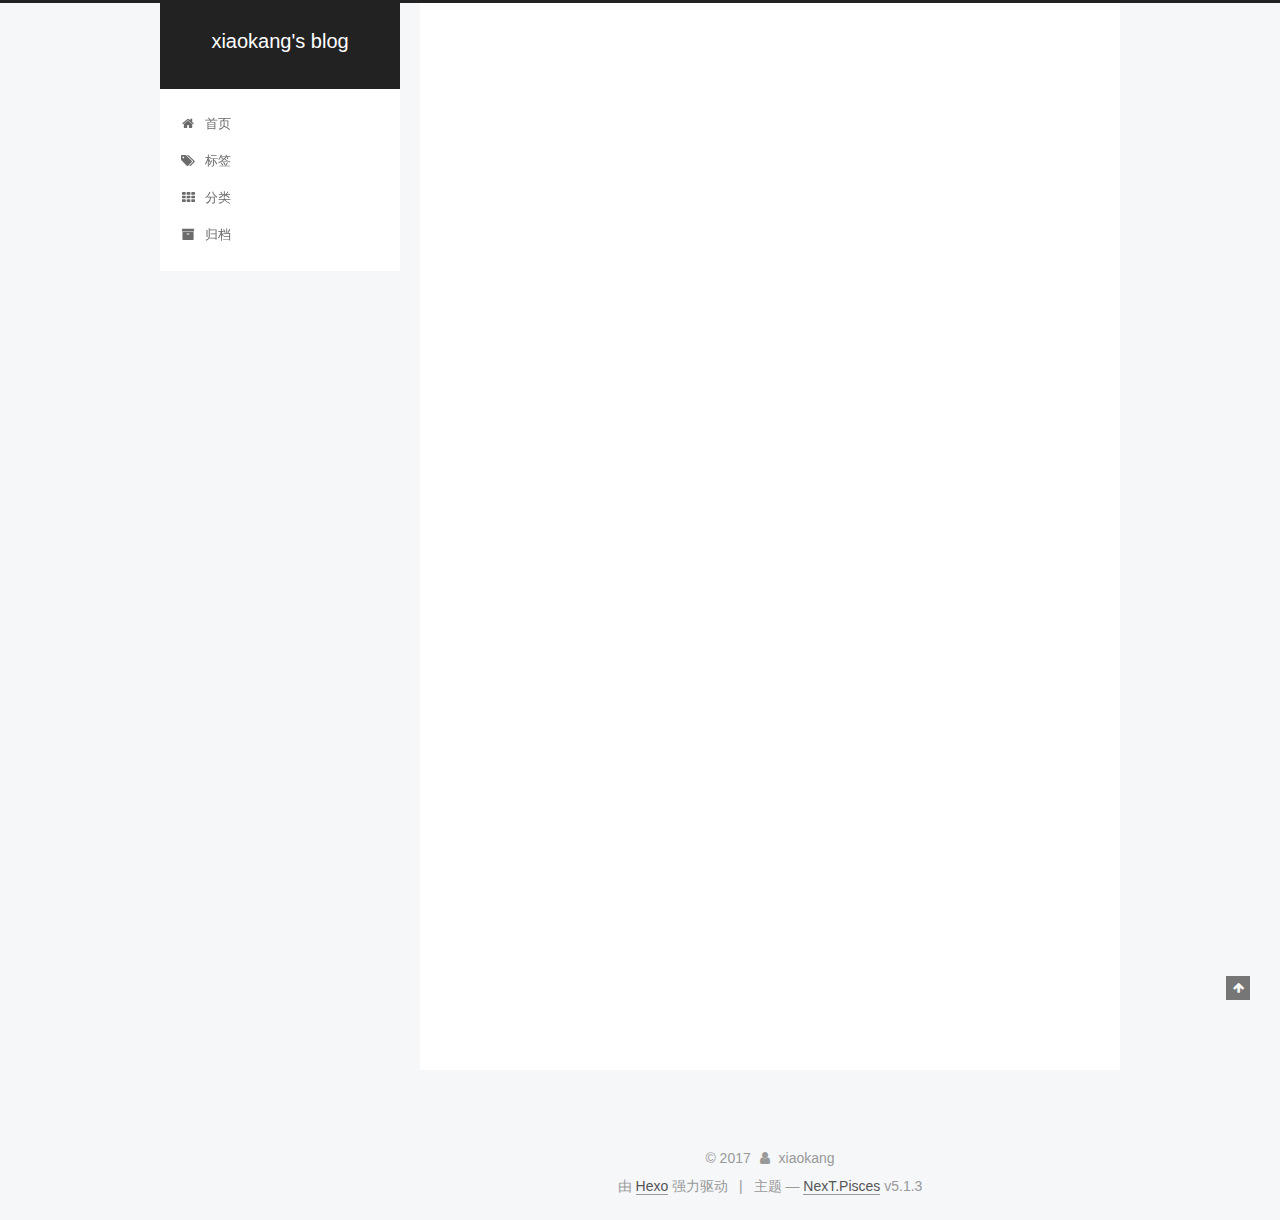
==== commit f60d2bfc: "Site updated: 2017-12-23 17:00:28" ====
--- a/index.html
+++ b/index.html
@@ -80,12 +80,12 @@
 
 
 <meta property="og:type" content="website">
-<meta property="og:title" content="Hexo">
+<meta property="og:title" content="xiaokang&#39;s blog">
 <meta property="og:url" content="http://yoursite.com/index.html">
-<meta property="og:site_name" content="Hexo">
+<meta property="og:site_name" content="xiaokang&#39;s blog">
 <meta property="og:locale" content="zh-Hans">
 <meta name="twitter:card" content="summary">
-<meta name="twitter:title" content="Hexo">
+<meta name="twitter:title" content="xiaokang&#39;s blog">
 
 
 
@@ -121,7 +121,7 @@
 
 
 
-  <title>Hexo</title>
+  <title>xiaokang's blog</title>
   
 
 
@@ -152,7 +152,7 @@
     <div class="custom-logo-site-title">
       <a href="/"  class="brand" rel="start">
         <span class="logo-line-before"><i></i></span>
-        <span class="site-title">Hexo</span>
+        <span class="site-title">xiaokang's blog</span>
         <span class="logo-line-after"><i></i></span>
       </a>
     </div>
@@ -249,7 +249,7 @@
   
   
   <div class="post-block">
-    <link itemprop="mainEntityOfPage" href="http://yoursite.com/2017/12/23/My-New-Post/">
+    <link itemprop="mainEntityOfPage" href="http://yoursite.com/2017/12/23/hello-world/">
 
     <span hidden itemprop="author" itemscope itemtype="http://schema.org/Person">
       <meta itemprop="name" content="xiaokang">
@@ -258,126 +258,7 @@
     </span>
 
     <span hidden itemprop="publisher" itemscope itemtype="http://schema.org/Organization">
-      <meta itemprop="name" content="Hexo">
-    </span>
-
-    
-      <header class="post-header">
-
-        
-        
-          <h1 class="post-title" itemprop="name headline">
-                
-                <a class="post-title-link" href="/2017/12/23/My-New-Post/" itemprop="url">My New Post</a></h1>
-        
-
-        <div class="post-meta">
-          <span class="post-time">
-            
-              <span class="post-meta-item-icon">
-                <i class="fa fa-calendar-o"></i>
-              </span>
-              
-                <span class="post-meta-item-text">发表于</span>
-              
-              <time title="创建于" itemprop="dateCreated datePublished" datetime="2017-12-23T14:17:35+08:00">
-                2017-12-23
-              </time>
-            
-
-            
-
-            
-          </span>
-
-          
-
-          
-            
-          
-
-          
-          
-
-          
-
-          
-
-          
-
-        </div>
-      </header>
-    
-
-    
-    
-    
-    <div class="post-body" itemprop="articleBody">
-
-      
-      
-
-      
-        
-          
-            
-          
-        
-      
-    </div>
-    
-    
-    
-
-    
-
-    
-
-    
-
-    <footer class="post-footer">
-      
-
-      
-
-      
-
-      
-      
-        <div class="post-eof"></div>
-      
-    </footer>
-  </div>
-  
-  
-  
-  </article>
-
-
-    
-      
-
-  
-
-  
-  
-  
-
-  <article class="post post-type-normal" itemscope itemtype="http://schema.org/Article">
-  
-  
-  
-  <div class="post-block">
-    <link itemprop="mainEntityOfPage" href="http://yoursite.com/2017/12/23/hello-world/">
-
-    <span hidden itemprop="author" itemscope itemtype="http://schema.org/Person">
-      <meta itemprop="name" content="xiaokang">
-      <meta itemprop="description" content="">
-      <meta itemprop="image" content="/images/ez.jpg">
-    </span>
-
-    <span hidden itemprop="publisher" itemscope itemtype="http://schema.org/Organization">
-      <meta itemprop="name" content="Hexo">
+      <meta itemprop="name" content="xiaokang's blog">
     </span>
 
     
@@ -533,7 +414,7 @@
               
                 <a href="/archives/">
               
-                  <span class="site-state-item-count">2</span>
+                  <span class="site-state-item-count">1</span>
                   <span class="site-state-item-name">日志</span>
                 </a>
               </div>
--- a/css/main.css
+++ b/css/main.css
@@ -1823,7 +1823,7 @@
   width: 4px;
   height: 4px;
   border-radius: 50%;
-  background: #e3b5c7;
+  background: #c4ff00;
 }
 .links-of-blogroll {
   font-size: 13px;
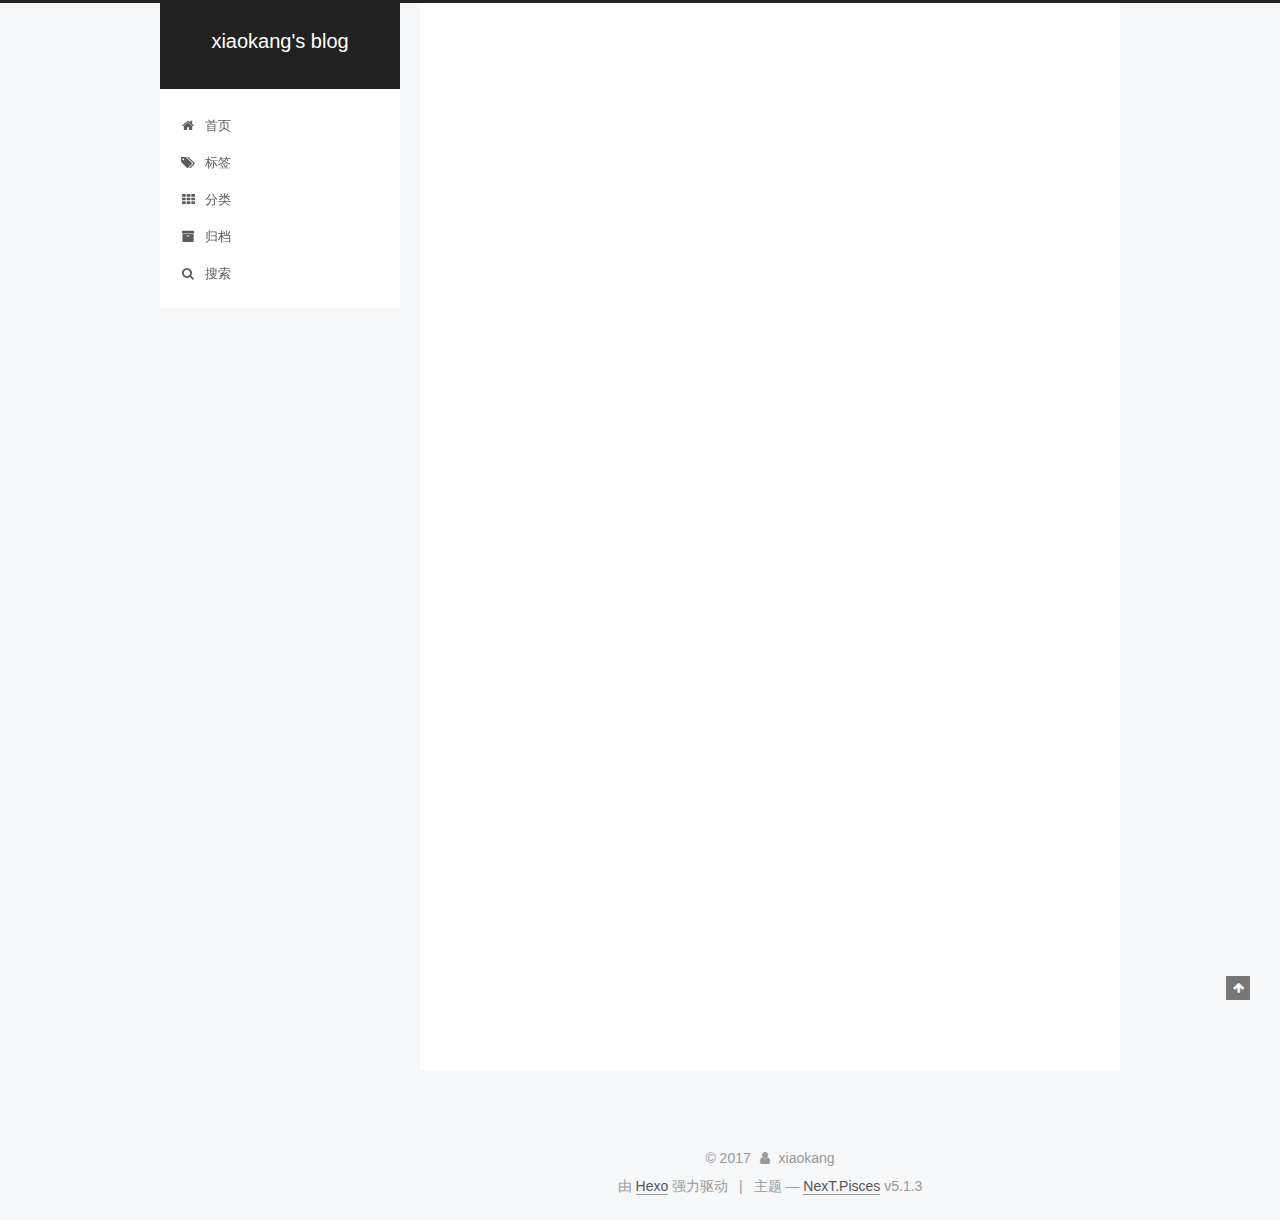
==== commit e97ce26e: "Site updated: 2017-12-24 01:10:42" ====
--- a/index.html
+++ b/index.html
@@ -62,7 +62,7 @@
   <link rel="icon" type="image/png" sizes="16x16" href="/images/favicon-16x16-next.png?v=5.1.3">
 
 
-  <link rel="mask-icon" href="/images/logo.svg?v=5.1.3" color="#222">
+  <link rel="mask-icon" href="/images/rabbit.ico?v=5.1.3" color="#222">
 
 
 
@@ -79,13 +79,16 @@
 
 
 
+<meta name="description" content="java码农">
 <meta property="og:type" content="website">
 <meta property="og:title" content="xiaokang&#39;s blog">
-<meta property="og:url" content="http://yoursite.com/index.html">
+<meta property="og:url" content="https://kanghongg.github.io/index.html">
 <meta property="og:site_name" content="xiaokang&#39;s blog">
+<meta property="og:description" content="java码农">
 <meta property="og:locale" content="zh-Hans">
 <meta name="twitter:card" content="summary">
 <meta name="twitter:title" content="xiaokang&#39;s blog">
+<meta name="twitter:description" content="java码农">
 
 
 
@@ -115,7 +118,7 @@
 
 
 
-  <link rel="canonical" href="http://yoursite.com/"/>
+  <link rel="canonical" href="https://kanghongg.github.io/"/>
 
 
 
@@ -127,6 +130,16 @@
 
 
 
+
+  <script type="text/javascript">
+    var _hmt = _hmt || [];
+    (function() {
+      var hm = document.createElement("script");
+      hm.src = "https://hm.baidu.com/hm.js?07fcc75a9ecdf5619a1fb284c9c8e959";
+      var s = document.getElementsByTagName("script")[0];
+      s.parentNode.insertBefore(hm, s);
+    })();
+  </script>
 
 
 
@@ -218,9 +231,43 @@
       
 
       
+        <li class="menu-item menu-item-search">
+          
+            <a href="javascript:;" class="popup-trigger">
+          
+            
+              <i class="menu-item-icon fa fa-search fa-fw"></i> <br />
+            
+            搜索
+          </a>
+        </li>
+      
     </ul>
   
 
+  
+    <div class="site-search">
+      
+  <div class="popup search-popup local-search-popup">
+  <div class="local-search-header clearfix">
+    <span class="search-icon">
+      <i class="fa fa-search"></i>
+    </span>
+    <span class="popup-btn-close">
+      <i class="fa fa-times-circle"></i>
+    </span>
+    <div class="local-search-input-wrapper">
+      <input autocomplete="off"
+             placeholder="搜索..." spellcheck="false"
+             type="text" id="local-search-input">
+    </div>
+  </div>
+  <div id="local-search-result"></div>
+</div>
+
+
+
+    </div>
   
 </nav>
 
@@ -249,7 +296,7 @@
   
   
   <div class="post-block">
-    <link itemprop="mainEntityOfPage" href="http://yoursite.com/2017/12/23/hello-world/">
+    <link itemprop="mainEntityOfPage" href="https://kanghongg.github.io/2017/12/23/hello-world/">
 
     <span hidden itemprop="author" itemscope itemtype="http://schema.org/Person">
       <meta itemprop="name" content="xiaokang">
@@ -290,6 +337,28 @@
             
           </span>
 
+          
+            <span class="post-category" >
+            
+              <span class="post-meta-divider">|</span>
+            
+              <span class="post-meta-item-icon">
+                <i class="fa fa-folder-o"></i>
+              </span>
+              
+                <span class="post-meta-item-text">分类于</span>
+              
+              
+                <span itemprop="about" itemscope itemtype="http://schema.org/Thing">
+                  <a href="/categories/随笔/" itemprop="url" rel="index">
+                    <span itemprop="name">随笔</span>
+                  </a>
+                </span>
+
+                
+                
+              
+            </span>
           
 
           
@@ -337,7 +406,9 @@
     
     
     
-
+    <div>
+          
+    </div>
     
 
     
@@ -404,7 +475,7 @@
                 alt="xiaokang" />
             
               <p class="site-author-name" itemprop="name">xiaokang</p>
-              <p class="site-description motion-element" itemprop="description"></p>
+              <p class="site-description motion-element" itemprop="description">java码农</p>
           </div>
 
           <nav class="site-state motion-element">
@@ -421,7 +492,25 @@
             
 
             
-
+              
+              
+              <div class="site-state-item site-state-categories">
+                <a href="/categories/index.html">
+                  <span class="site-state-item-count">1</span>
+                  <span class="site-state-item-name">分类</span>
+                </a>
+              </div>
+            
+
+            
+              
+              
+              <div class="site-state-item site-state-tags">
+                <a href="/tags/index.html">
+                  <span class="site-state-item-count">1</span>
+                  <span class="site-state-item-name">标签</span>
+                </a>
+              </div>
             
 
           </nav>
@@ -626,24 +715,342 @@
 
   
 
-
-
-
-
-  
-
-  
-
-  
-
-  
-  
-
-  
-
-  
-
-  
-
+  <script type="text/javascript">
+    // Popup Window;
+    var isfetched = false;
+    var isXml = true;
+    // Search DB path;
+    var search_path = "search.xml";
+    if (search_path.length === 0) {
+      search_path = "search.xml";
+    } else if (/json$/i.test(search_path)) {
+      isXml = false;
+    }
+    var path = "/" + search_path;
+    // monitor main search box;
+
+    var onPopupClose = function (e) {
+      $('.popup').hide();
+      $('#local-search-input').val('');
+      $('.search-result-list').remove();
+      $('#no-result').remove();
+      $(".local-search-pop-overlay").remove();
+      $('body').css('overflow', '');
+    }
+
+    function proceedsearch() {
+      $("body")
+        .append('<div class="search-popup-overlay local-search-pop-overlay"></div>')
+        .css('overflow', 'hidden');
+      $('.search-popup-overlay').click(onPopupClose);
+      $('.popup').toggle();
+      var $localSearchInput = $('#local-search-input');
+      $localSearchInput.attr("autocapitalize", "none");
+      $localSearchInput.attr("autocorrect", "off");
+      $localSearchInput.focus();
+    }
+
+    // search function;
+    var searchFunc = function(path, search_id, content_id) {
+      'use strict';
+
+      // start loading animation
+      $("body")
+        .append('<div class="search-popup-overlay local-search-pop-overlay">' +
+          '<div id="search-loading-icon">' +
+          '<i class="fa fa-spinner fa-pulse fa-5x fa-fw"></i>' +
+          '</div>' +
+          '</div>')
+        .css('overflow', 'hidden');
+      $("#search-loading-icon").css('margin', '20% auto 0 auto').css('text-align', 'center');
+
+      $.ajax({
+        url: path,
+        dataType: isXml ? "xml" : "json",
+        async: true,
+        success: function(res) {
+          // get the contents from search data
+          isfetched = true;
+          $('.popup').detach().appendTo('.header-inner');
+          var datas = isXml ? $("entry", res).map(function() {
+            return {
+              title: $("title", this).text(),
+              content: $("content",this).text(),
+              url: $("url" , this).text()
+            };
+          }).get() : res;
+          var input = document.getElementById(search_id);
+          var resultContent = document.getElementById(content_id);
+          var inputEventFunction = function() {
+            var searchText = input.value.trim().toLowerCase();
+            var keywords = searchText.split(/[\s\-]+/);
+            if (keywords.length > 1) {
+              keywords.push(searchText);
+            }
+            var resultItems = [];
+            if (searchText.length > 0) {
+              // perform local searching
+              datas.forEach(function(data) {
+                var isMatch = false;
+                var hitCount = 0;
+                var searchTextCount = 0;
+                var title = data.title.trim();
+                var titleInLowerCase = title.toLowerCase();
+                var content = data.content.trim().replace(/<[^>]+>/g,"");
+                var contentInLowerCase = content.toLowerCase();
+                var articleUrl = decodeURIComponent(data.url);
+                var indexOfTitle = [];
+                var indexOfContent = [];
+                // only match articles with not empty titles
+                if(title != '') {
+                  keywords.forEach(function(keyword) {
+                    function getIndexByWord(word, text, caseSensitive) {
+                      var wordLen = word.length;
+                      if (wordLen === 0) {
+                        return [];
+                      }
+                      var startPosition = 0, position = [], index = [];
+                      if (!caseSensitive) {
+                        text = text.toLowerCase();
+                        word = word.toLowerCase();
+                      }
+                      while ((position = text.indexOf(word, startPosition)) > -1) {
+                        index.push({position: position, word: word});
+                        startPosition = position + wordLen;
+                      }
+                      return index;
+                    }
+
+                    indexOfTitle = indexOfTitle.concat(getIndexByWord(keyword, titleInLowerCase, false));
+                    indexOfContent = indexOfContent.concat(getIndexByWord(keyword, contentInLowerCase, false));
+                  });
+                  if (indexOfTitle.length > 0 || indexOfContent.length > 0) {
+                    isMatch = true;
+                    hitCount = indexOfTitle.length + indexOfContent.length;
+                  }
+                }
+
+                // show search results
+
+                if (isMatch) {
+                  // sort index by position of keyword
+
+                  [indexOfTitle, indexOfContent].forEach(function (index) {
+                    index.sort(function (itemLeft, itemRight) {
+                      if (itemRight.position !== itemLeft.position) {
+                        return itemRight.position - itemLeft.position;
+                      } else {
+                        return itemLeft.word.length - itemRight.word.length;
+                      }
+                    });
+                  });
+
+                  // merge hits into slices
+
+                  function mergeIntoSlice(text, start, end, index) {
+                    var item = index[index.length - 1];
+                    var position = item.position;
+                    var word = item.word;
+                    var hits = [];
+                    var searchTextCountInSlice = 0;
+                    while (position + word.length <= end && index.length != 0) {
+                      if (word === searchText) {
+                        searchTextCountInSlice++;
+                      }
+                      hits.push({position: position, length: word.length});
+                      var wordEnd = position + word.length;
+
+                      // move to next position of hit
+
+                      index.pop();
+                      while (index.length != 0) {
+                        item = index[index.length - 1];
+                        position = item.position;
+                        word = item.word;
+                        if (wordEnd > position) {
+                          index.pop();
+                        } else {
+                          break;
+                        }
+                      }
+                    }
+                    searchTextCount += searchTextCountInSlice;
+                    return {
+                      hits: hits,
+                      start: start,
+                      end: end,
+                      searchTextCount: searchTextCountInSlice
+                    };
+                  }
+
+                  var slicesOfTitle = [];
+                  if (indexOfTitle.length != 0) {
+                    slicesOfTitle.push(mergeIntoSlice(title, 0, title.length, indexOfTitle));
+                  }
+
+                  var slicesOfContent = [];
+                  while (indexOfContent.length != 0) {
+                    var item = indexOfContent[indexOfContent.length - 1];
+                    var position = item.position;
+                    var word = item.word;
+                    // cut out 100 characters
+                    var start = position - 20;
+                    var end = position + 80;
+                    if(start < 0){
+                      start = 0;
+                    }
+                    if (end < position + word.length) {
+                      end = position + word.length;
+                    }
+                    if(end > content.length){
+                      end = content.length;
+                    }
+                    slicesOfContent.push(mergeIntoSlice(content, start, end, indexOfContent));
+                  }
+
+                  // sort slices in content by search text's count and hits' count
+
+                  slicesOfContent.sort(function (sliceLeft, sliceRight) {
+                    if (sliceLeft.searchTextCount !== sliceRight.searchTextCount) {
+                      return sliceRight.searchTextCount - sliceLeft.searchTextCount;
+                    } else if (sliceLeft.hits.length !== sliceRight.hits.length) {
+                      return sliceRight.hits.length - sliceLeft.hits.length;
+                    } else {
+                      return sliceLeft.start - sliceRight.start;
+                    }
+                  });
+
+                  // select top N slices in content
+
+                  var upperBound = parseInt('1');
+                  if (upperBound >= 0) {
+                    slicesOfContent = slicesOfContent.slice(0, upperBound);
+                  }
+
+                  // highlight title and content
+
+                  function highlightKeyword(text, slice) {
+                    var result = '';
+                    var prevEnd = slice.start;
+                    slice.hits.forEach(function (hit) {
+                      result += text.substring(prevEnd, hit.position);
+                      var end = hit.position + hit.length;
+                      result += '<b class="search-keyword">' + text.substring(hit.position, end) + '</b>';
+                      prevEnd = end;
+                    });
+                    result += text.substring(prevEnd, slice.end);
+                    return result;
+                  }
+
+                  var resultItem = '';
+
+                  if (slicesOfTitle.length != 0) {
+                    resultItem += "<li><a href='" + articleUrl + "' class='search-result-title'>" + highlightKeyword(title, slicesOfTitle[0]) + "</a>";
+                  } else {
+                    resultItem += "<li><a href='" + articleUrl + "' class='search-result-title'>" + title + "</a>";
+                  }
+
+                  slicesOfContent.forEach(function (slice) {
+                    resultItem += "<a href='" + articleUrl + "'>" +
+                      "<p class=\"search-result\">" + highlightKeyword(content, slice) +
+                      "...</p>" + "</a>";
+                  });
+
+                  resultItem += "</li>";
+                  resultItems.push({
+                    item: resultItem,
+                    searchTextCount: searchTextCount,
+                    hitCount: hitCount,
+                    id: resultItems.length
+                  });
+                }
+              })
+            };
+            if (keywords.length === 1 && keywords[0] === "") {
+              resultContent.innerHTML = '<div id="no-result"><i class="fa fa-search fa-5x" /></div>'
+            } else if (resultItems.length === 0) {
+              resultContent.innerHTML = '<div id="no-result"><i class="fa fa-frown-o fa-5x" /></div>'
+            } else {
+              resultItems.sort(function (resultLeft, resultRight) {
+                if (resultLeft.searchTextCount !== resultRight.searchTextCount) {
+                  return resultRight.searchTextCount - resultLeft.searchTextCount;
+                } else if (resultLeft.hitCount !== resultRight.hitCount) {
+                  return resultRight.hitCount - resultLeft.hitCount;
+                } else {
+                  return resultRight.id - resultLeft.id;
+                }
+              });
+              var searchResultList = '<ul class=\"search-result-list\">';
+              resultItems.forEach(function (result) {
+                searchResultList += result.item;
+              })
+              searchResultList += "</ul>";
+              resultContent.innerHTML = searchResultList;
+            }
+          }
+
+          if ('auto' === 'auto') {
+            input.addEventListener('input', inputEventFunction);
+          } else {
+            $('.search-icon').click(inputEventFunction);
+            input.addEventListener('keypress', function (event) {
+              if (event.keyCode === 13) {
+                inputEventFunction();
+              }
+            });
+          }
+
+          // remove loading animation
+          $(".local-search-pop-overlay").remove();
+          $('body').css('overflow', '');
+
+          proceedsearch();
+        }
+      });
+    }
+
+    // handle and trigger popup window;
+    $('.popup-trigger').click(function(e) {
+      e.stopPropagation();
+      if (isfetched === false) {
+        searchFunc(path, 'local-search-input', 'local-search-result');
+      } else {
+        proceedsearch();
+      };
+    });
+
+    $('.popup-btn-close').click(onPopupClose);
+    $('.popup').click(function(e){
+      e.stopPropagation();
+    });
+    $(document).on('keyup', function (event) {
+      var shouldDismissSearchPopup = event.which === 27 &&
+        $('.search-popup').is(':visible');
+      if (shouldDismissSearchPopup) {
+        onPopupClose();
+      }
+    });
+  </script>
+
+
+
+
+
+  
+
+  
+
+  
+
+  
+  
+
+  
+
+  
+
+  
+
+  
 </body>
 </html>
--- a/css/main.css
+++ b/css/main.css
@@ -487,8 +487,8 @@
   margin: 20px 0;
   padding: 0;
   font-size: 13px;
-  color: #4d4d4c;
-  background: #f7f7f7;
+  color: #c5c8c6;
+  background: #1d1f21;
   line-height: 1.6;
 }
 pre,
@@ -508,7 +508,7 @@
 }
 pre code {
   padding: 0;
-  color: #4d4d4c;
+  color: #c5c8c6;
   background: none;
   text-shadow: none;
 }
@@ -531,7 +531,7 @@
 }
 .highlight figcaption {
   font-size: 1em;
-  color: #4d4d4c;
+  color: #c5c8c6;
   line-height: 1em;
   margin-bottom: 1em;
 }
@@ -545,23 +545,23 @@
 }
 .highlight figcaption a {
   float: right;
-  color: #4d4d4c;
+  color: #c5c8c6;
 }
 .highlight figcaption a:hover {
-  border-bottom-color: #4d4d4c;
+  border-bottom-color: #c5c8c6;
 }
 .highlight .gutter pre {
   padding-left: 10px;
   padding-right: 10px;
-  color: #869194;
+  color: #888f96;
   text-align: right;
-  background-color: #eff2f3;
+  background-color: #000;
 }
 .highlight .code pre {
   width: 100%;
   padding-left: 10px;
   padding-right: 10px;
-  background-color: #f7f7f7;
+  background-color: #1d1f21;
 }
 .highlight .line {
   height: 20px;
@@ -579,16 +579,16 @@
   border: none;
 }
 pre .deletion {
-  background: #fdd;
+  background: #008000;
 }
 pre .addition {
-  background: #dfd;
+  background: #800000;
 }
 pre .meta {
-  color: #8959a8;
+  color: #b294bb;
 }
 pre .comment {
-  color: #8e908c;
+  color: #969896;
 }
 pre .variable,
 pre .attribute,
@@ -602,7 +602,7 @@
 pre .css .id,
 pre .css .class,
 pre .css .pseudo {
-  color: #c82829;
+  color: #c66;
 }
 pre .number,
 pre .preprocessor,
@@ -611,7 +611,7 @@
 pre .params,
 pre .constant,
 pre .command {
-  color: #f5871f;
+  color: #de935f;
 }
 pre .ruby .class .title,
 pre .css .rules .attribute,
@@ -624,11 +624,11 @@
 pre .special,
 pre .number,
 pre .formula {
-  color: #718c00;
+  color: #b5bd68;
 }
 pre .title,
 pre .css .hexcolor {
-  color: #3e999f;
+  color: #8abeb7;
 }
 pre .function,
 pre .python .decorator,
@@ -638,11 +638,11 @@
 pre .perl .sub,
 pre .javascript .title,
 pre .coffeescript .title {
-  color: #4271ae;
+  color: #81a2be;
 }
 pre .keyword,
 pre .javascript .function {
-  color: #8959a8;
+  color: #b294bb;
 }
 .full-image.full-image.full-image {
   border: none;
@@ -1659,6 +1659,56 @@
 .rtl.post-title {
   font-family: UKIJ Ekran;
 }
+.my_post_copyright {
+  max-width: 45em;
+  margin: 2.8em auto 0;
+  padding: 0.5em 1em;
+  border-left: 3px solid #ff1700;
+  font-size: 0.93rem;
+  line-height: 1.6em;
+  word-break: break-all;
+  background: #f7f7f7;
+}
+.my_post_copyright p {
+  margin: 0;
+}
+.my_post_copyright span {
+  display: inline-block;
+  width: 5.2em;
+  color: #555;
+  font-weight: bold;
+}
+.my_post_copyright .raw {
+  margin-left: 1em;
+  width: 5em;
+}
+.my_post_copyright a {
+  color: #808080;
+  border-bottom: 0;
+}
+.my_post_copyright a:hover {
+  color: #a3d2a3;
+  text-decoration: underline;
+}
+.my_post_copyright:hover .fa-clipboard {
+  color: #000;
+}
+.my_post_copyright .post-url:hover {
+  font-weight: normal;
+}
+.my_post_copyright .copy-path {
+  margin-left: 1em;
+  width: 1em;
+}
+@media (max-width: 767px) {
+  .my_post_copyright .copy-path {
+    display: none;
+  }
+}
+.my_post_copyright .copy-path:hover {
+  color: #808080;
+  cursor: pointer;
+}
 .sidebar {
   position: fixed;
   right: 0;
@@ -1823,7 +1873,7 @@
   width: 4px;
   height: 4px;
   border-radius: 50%;
-  background: #c4ff00;
+  background: #ff1aee;
 }
 .links-of-blogroll {
   font-size: 13px;
